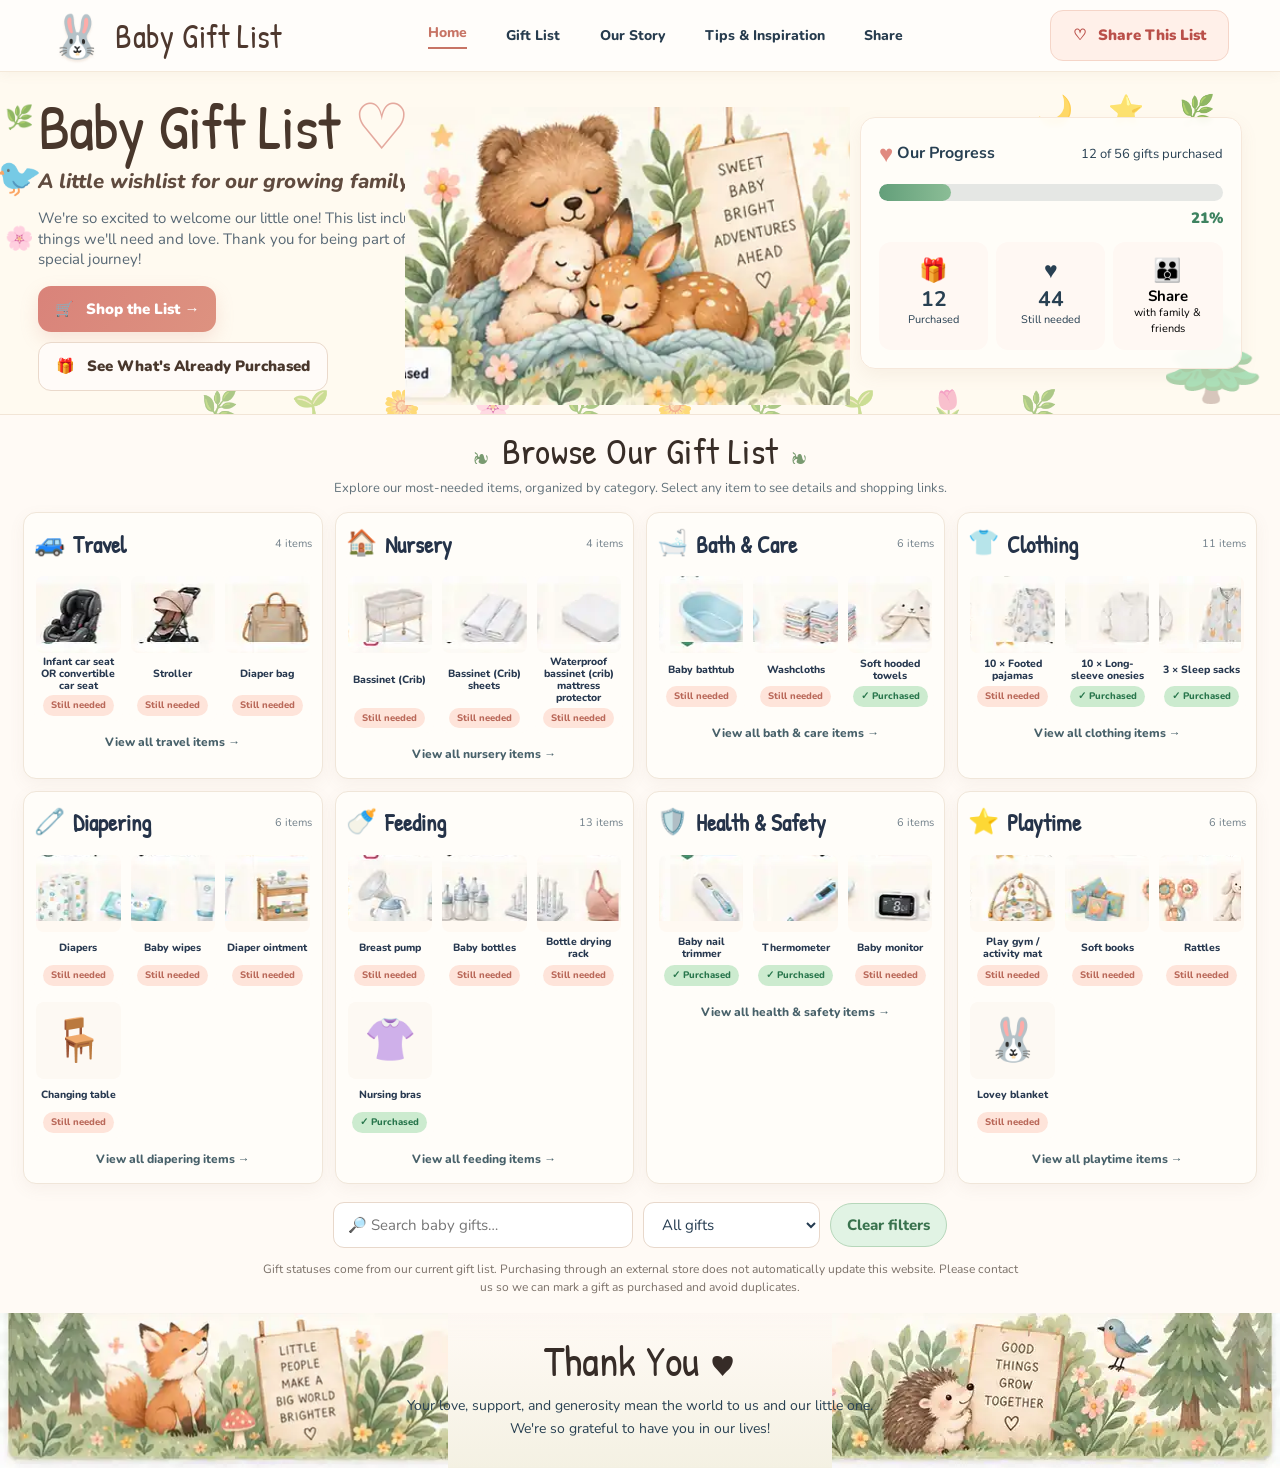
==== index.html @ db904fda "Refine woodland mockup visual hierarchy and decorative styling" ====
<!doctype html>
<html lang="en">
<head>
  <meta charset="utf-8" />
  <meta name="viewport" content="width=device-width, initial-scale=1" />
  <meta name="theme-color" content="#fffaf3" />
  <meta name="description" content="A little wishlist for our growing family. Browse our baby gift list and celebrate with us!" />
  <title>Baby Gift List ♡</title>
  <link rel="preconnect" href="https://fonts.googleapis.com">
  <link rel="preconnect" href="https://fonts.gstatic.com" crossorigin>
  <link href="https://fonts.googleapis.com/css2?family=DM+Sans:wght@400;500;600;700&family=Nunito:wght@400;500;600;700;800;900&family=Patrick+Hand&display=swap" rel="stylesheet">
  <style>
    :root{--cream:#fffaf3;--ink:#35414a;--brown:#604b3f;--rose:#d98c7d;--rose-light:#fbe5db;--sage:#6b9b7b;--sage-light:#e1f3e4;--line:#efe5d9;--shadow:0 8px 28px rgba(104,75,53,.075)}
    *{box-sizing:border-box}html{scroll-behavior:smooth}body{margin:0;font:15px/1.5 'Nunito',sans-serif;background:var(--cream);color:var(--ink)}button,input,select{font:inherit}button{cursor:pointer}a{color:inherit;text-decoration:none}button:focus-visible,a:focus-visible,input:focus-visible,select:focus-visible{outline:3px solid #538a78;outline-offset:3px}.shell{max-width:1480px;margin:auto}.topbar{position:sticky;top:0;z-index:20;display:flex;align-items:center;justify-content:space-between;gap:20px;min-height:80px;padding:12px clamp(20px,4vw,60px);background:#fffdf9ee;backdrop-filter:blur(14px);border-bottom:1px solid var(--line)}.brand{display:flex;align-items:center;gap:12px;white-space:nowrap;color:var(--brown);font:33px 'Patrick Hand',cursive}.brand-bunny{font-size:42px}.menu{display:flex;align-items:center;gap:clamp(12px,2.7vw,40px);font-size:14px;font-weight:800}.menu a:hover,.menu a.active{color:#c77465}.menu a.active{border-bottom:2px solid #c77465;padding-bottom:4px}.share-btn,.primary,.secondary{border:0;border-radius:13px;padding:13px 22px;font-weight:900;display:inline-flex;align-items:center;justify-content:center;gap:10px;transition:transform .2s,filter .2s}.share-btn:hover,.primary:hover,.secondary:hover{transform:translateY(-2px);filter:brightness(.98)}.share-btn{color:#b4544a;background:#fff1e9;border:1px solid #f5d5c8}.primary{background:linear-gradient(120deg,#d7877c,#df9b85);color:#fff;box-shadow:0 7px 18px #d88e7c36}.secondary{color:var(--brown);background:#fffbf8;border:1px solid #ead9cb}.hero{position:relative;overflow:hidden;background:radial-gradient(ellipse at 58% 100%,#edf5e9 0,transparent 43%),linear-gradient(#fffcf6,#fdf5e8);border-bottom:1px solid var(--line)}.hero:before,.hero:after{content:'✿ ❀ ✿ ❀ ✿';position:absolute;bottom:-20px;color:#99b894;font-size:44px;letter-spacing:25px;opacity:.4}.hero:before{left:-30px}.hero:after{right:-50px}.hero-inner{position:relative;display:grid;grid-template-columns:1.05fr 1.12fr .98fr;align-items:center;gap:10px;min-height:325px;padding:35px clamp(20px,4vw,60px)}h1,h2,h3,p{margin-top:0}h1,h2,.hand{font-family:'Patrick Hand',cursive;color:var(--brown);font-weight:400}h1{font-size:clamp(51px,5.1vw,81px);line-height:.95;margin-bottom:9px;white-space:nowrap}h1 span{color:#e4a99e}.subtitle{font-size:clamp(19px,2vw,28px);font-weight:800;color:#604b3f;margin-bottom:12px}.intro{max-width:420px;color:#586875;font-size:15px}.hero-actions{display:flex;flex-wrap:wrap;gap:10px;margin-top:18px}.hero-art{position:relative;text-align:center;align-self:stretch;display:flex;justify-content:center;align-items:center;min-height:270px}.hero-art .critters{font-size:clamp(80px,10.5vw,170px);filter:drop-shadow(0 11px 7px #84765d25);letter-spacing:-21px;line-height:1}.hero-art .decor{position:absolute;font-size:26px;opacity:.7}.d1{top:12px;left:8px}.d2{top:27px;right:12px}.d3{bottom:20px;left:16px}.d4{bottom:27px;right:30px}.art-sign{position:absolute;right:4%;top:7%;padding:11px 13px;transform:rotate(8deg);font:14px/1.35 'Patrick Hand';background:#fff0d7;border:4px solid #d5ad7e;border-radius:6px;box-shadow:0 5px 12px #6b492020}.progress{position:relative;z-index:1;background:#fffdf8ec;border:1px solid #f6e8db;border-radius:18px;padding:20px;box-shadow:var(--shadow)}.progress-head{display:flex;align-items:center;justify-content:space-between;gap:8px;font-size:13px}.progress-head strong{font-size:17px}.heart{color:#e08a80;font-size:24px;vertical-align:middle}.bar{height:17px;background:#e5e7e4;border-radius:20px;overflow:hidden;margin:15px 0 8px}.bar-fill{height:100%;background:linear-gradient(90deg,#639f7a,#8bbd96);width:0%;border-radius:20px;transition:width .3s}.progress-percent{text-align:right;color:#3e8360;font-weight:900}.stat-grid{display:grid;grid-template-columns:repeat(3,1fr);gap:8px;margin-top:13px}.stat{background:#fff8f3;border-radius:12px;padding:12px 5px;text-align:center}.stat .icon{font-size:23px}.stat strong{font-size:21px;display:block;line-height:1.1}.stat small{display:block;font-size:11px}.section{padding:24px clamp(16px,2.5vw,36px) 12px}.section-heading{text-align:center;margin-bottom:16px}.section-heading h2{font-size:38px;margin:0}.section-heading h2:before,.section-heading h2:after{content:'❧';font-size:25px;color:#84a681;margin:0 13px}.section-heading p{margin:0;color:#62727b;font-size:13px}.toolbar{display:flex;gap:10px;flex-wrap:wrap;align-items:center;justify-content:center;margin:18px 0 20px}.toolbar input,.toolbar select{border:1px solid #e8d8cb;border-radius:11px;background:white;color:var(--ink);padding:11px 14px;min-height:44px}.toolbar input{min-width:min(300px,100%)}.pill{border:1px solid #e7d7c9;background:white;padding:10px 16px;border-radius:30px;color:var(--brown);font-weight:800}.pill.selected{background:var(--sage-light);border-color:#b6d7ba;color:#39734e}.categories{display:grid;grid-template-columns:repeat(4,minmax(0,1fr));gap:14px}.category{min-width:0;background:#fffdfb;border:1px solid var(--line);border-radius:16px;padding:15px 12px 12px;box-shadow:var(--shadow);scroll-margin-top:100px}.category-header{display:flex;align-items:center;gap:8px;margin-bottom:10px}.category-emoji{font-size:23px}.category h3{font-size:20px;margin:0;line-height:1.1;color:#293d48}.count{margin-left:auto;color:#72808a;font-size:11px}.items{display:grid;grid-template-columns:repeat(3,minmax(0,1fr));gap:7px}.product{min-width:0;text-align:center;border:1px solid transparent;border-radius:12px;padding:6px 3px;background:#fffaf4;display:flex;flex-direction:column;align-items:center;justify-content:space-between;gap:6px;min-height:153px}.product:hover{border-color:#e8bdab;background:#fff5eb}.product-emoji{width:100%;height:70px;display:grid;place-items:center;font-size:44px;background:linear-gradient(155deg,#faf7f1,#fff);border-radius:10px}.product-name{font-weight:800;font-size:11px;line-height:1.18;min-height:27px;display:flex;align-items:center;justify-content:center;overflow-wrap:anywhere}.tag{display:inline-flex;justify-content:center;align-items:center;gap:3px;font-size:10px;font-weight:800;padding:5px 8px;border-radius:20px;line-height:1.1;background:#fee4da;color:#b96859}.tag.purchased{background:#ccebcf;color:#27754b}.card-foot{display:block;width:100%;margin-top:10px;padding:6px;background:none;border:0;color:#48616a;font-size:12px;font-weight:800}.card-foot:hover{text-decoration:underline}.thankyou{position:relative;overflow:hidden;text-align:center;margin-top:22px;padding:31px 24px 39px;background:linear-gradient(transparent,#eef4e7);border-top:1px solid #f1e7d8}.thankyou h2{font-size:42px;margin:0;color:#493e38}.thankyou p{margin:2px auto;max-width:600px;font-size:14px}.thankyou:before{content:'🦊 🌲 🌼 🌿';position:absolute;left:18px;bottom:10px;font-size:37px}.thankyou:after{content:'🌿 🌷 🦔 🌲';position:absolute;right:18px;bottom:10px;font-size:37px}.notice{font-size:12px;max-width:760px;margin:14px auto 0;text-align:center;color:#7a7068}.modal-backdrop{position:fixed;inset:0;background:#282f32a8;z-index:50;display:grid;place-items:center;padding:15px}.modal{width:min(480px,100%);max-height:95vh;overflow:auto;background:#fffdf9;border-radius:22px;padding:28px;box-shadow:0 20px 65px #17171755;position:relative}.modal h2{font-size:38px;margin:0 0 8px}.modal .large-emoji{font-size:72px;text-align:center;background:#fff4e8;border-radius:16px;padding:20px}.modal-close{position:absolute;top:14px;right:14px;border:0;background:#f5e9de;border-radius:50%;width:33px;height:33px;font-weight:900}.modal p{color:#647078}.modal a.product-link{display:block;color:#27754b;text-decoration:underline;font-weight:800;margin:15px 0;overflow-wrap:anywhere}.modal .primary{width:100%;margin-top:9px}.muted{color:#74838c;font-size:13px}.toast{position:fixed;bottom:20px;left:50%;transform:translateX(-50%);background:#294b38;color:white;padding:12px 20px;border-radius:16px;z-index:90;box-shadow:var(--shadow)}[hidden]{display:none!important}
    @media(max-width:1160px){.hero-inner{grid-template-columns:1.2fr 1fr}.hero-art{grid-column:2;grid-row:1}.progress{grid-column:1/-1;max-width:600px;width:100%;justify-self:center}.categories{grid-template-columns:repeat(2,minmax(0,1fr))}.menu{gap:15px}.art-sign{right:0}}@media(max-width:700px){.topbar{min-height:69px;padding:10px 15px;flex-wrap:wrap}.brand{font-size:25px}.brand-bunny{font-size:31px}.menu{order:3;width:100%;overflow:auto;white-space:nowrap;padding-bottom:5px;justify-content:space-between;font-size:12px}.share-btn{padding:9px 12px;font-size:12px}.hero-inner{display:flex;flex-direction:column;text-align:center;padding:29px 18px}.hero-art{width:100%;min-height:160px}.hero-art .critters{font-size:105px}.art-sign{top:4px;right:7%}.hero-actions{justify-content:center}.hero-actions button{flex:1}.progress{max-width:440px;text-align:left}h1{font-size:60px}.intro{margin:auto}.categories{grid-template-columns:1fr}.items{grid-template-columns:repeat(3,minmax(0,1fr))}.product{min-height:150px}.thankyou:before,.thankyou:after{font-size:20px;opacity:.55}.section-heading h2{font-size:32px}.section-heading h2:before,.section-heading h2:after{margin:0 4px}.toolbar input{width:100%}}
  .woodland-illustration{width:min(100%,450px);height:auto;display:block;filter:drop-shadow(0 8px 9px #99745322)}.hero-art .critters{display:none}.hero-art .decor{pointer-events:none}.hero-art{min-height:280px}.art-sign{right:0;top:8%;max-width:125px;color:#7b5b46;background:linear-gradient(125deg,#f4e0c1,#fff1cf);font-size:13px;line-height:1.35;box-shadow:3px 8px 14px #986b4b22}.hero-inner{grid-template-columns:1.05fr 1.24fr 1.04fr}.hero{background:linear-gradient(180deg,#fffdf9,#fff7e9)}.hero:before,.hero:after{bottom:-15px}.hero-art{position:relative}.hero-art:after{content:"";position:absolute;z-index:-1;width:90%;height:38%;bottom:10px;border-radius:50%;background:#e7eee1;filter:blur(25px)}.progress{border-radius:17px}.product{min-height:145px;background:#fffaf6}.product-emoji{font-size:43px;background:radial-gradient(circle at 50% 65%,#fff,#f9f4ec)}.categories{gap:12px}.category{padding:13px 10px 10px}.card-foot{margin-top:9px}.section{padding-top:14px}.thankyou{min-height:155px;border-top:0;background:radial-gradient(ellipse at bottom,#e8f1e1,#fff8ed 66%,#fffdf9)}.thankyou:before{content:'🌲 🦊 🍄 🌿 🌼';font-size:39px}.thankyou:after{content:'🌻 🌿 🦔 🐦 🌲';font-size:39px}@media(max-width:1160px){.hero-inner{grid-template-columns:1.05fr 1fr}.woodland-illustration{max-width:390px}}@media(max-width:700px){.woodland-illustration{max-width:320px}.hero-art{min-height:210px}.art-sign{right:0;top:0}.hero-inner{display:flex;flex-direction:column}.thankyou:before,.thankyou:after{font-size:20px}} 

/* High fidelity woodland mockup styling */
:root{--ink:#243b50;--brown:#49372c;--rose:#d98578;--line:#f2e5d6}
body{font-family:'Nunito',sans-serif;background:#fffaf5;color:#284052}
.shell{max-width:1550px}
.topbar{height:72px;min-height:72px;background:#fffdfa;border-bottom:1px solid #f4e9da}
.brand{font-size:33px;letter-spacing:.2px}
.menu{font-weight:800;gap:clamp(20px,3.1vw,52px)}
.hero{background:#fffaf0;isolation:isolate;overflow:hidden}
.hero:before{content:'🌿 🌸 🌱 🌼 🌿 🌸 🌿';left:0;right:0;bottom:-12px;text-align:center;color:#89ad80;opacity:.62;letter-spacing:18px;font-size:30px}
.hero:after{content:'🌿 🌳';left:-18px;right:auto;bottom:0;font-size:55px;opacity:.75;letter-spacing:8px}
.hero-inner{grid-template-columns:1.04fr 1.04fr .99fr;min-height:308px;padding:22px clamp(20px,3vw,48px);gap:10px}
h1{font-size:clamp(50px,5vw,78px);letter-spacing:-1px}
.subtitle{font-size:clamp(18px,1.6vw,25px);font-weight:800;font-style:italic}
.intro{font-size:15px;line-height:1.36}
.hero-actions{margin-top:16px}
.hero-actions .primary,.hero-actions .secondary{white-space:nowrap;padding:12px 17px}
.hero-art{min-height:252px;align-self:end;overflow:visible;align-items:end}
.woodland-illustration{width:100%;max-width:440px;height:auto;display:block;filter:none;mix-blend-mode:multiply;object-fit:contain}
.hero-art:after{display:none}
.progress{padding:18px;border-radius:15px;box-shadow:0 7px 18px #94765914}
.progress .stat-grid{margin-top:12px}
.progress-head strong{font-size:16px}
.bar{height:17px;margin:12px 0 6px}
.section{padding:8px clamp(16px,1.8vw,28px) 10px}
.section-heading{margin-bottom:14px}
.section-heading h2{font-size:37px;color:#382d27}
.section-heading p{font-size:13px}
.categories{grid-template-columns:repeat(4,minmax(0,1fr));gap:12px}
.category{border:1px solid #f0e6d9;background:#fffdf9;border-radius:13px;padding:12px 10px 8px;box-shadow:0 5px 16px #8d735d12;min-width:0}
.category-header{margin-bottom:8px}
.category h3{font-family:'Patrick Hand',cursive;font-size:23px;color:#253349}
.category-emoji{font-size:25px}
.items{grid-template-columns:repeat(3,minmax(0,1fr));gap:6px}
.product{min-height:141px;padding:4px 1px;gap:3px;background:#fffdf9;border-radius:8px}
.product-emoji{width:100%;height:75px;font-size:42px;background:#fcf6ed;border-radius:8px}
.product-emoji.has-art{background-image:url('assets/products.webp');background-size:984px 132px;background-repeat:no-repeat;image-rendering:auto;background-color:#fff9f2}
.product-name{font-family:'Nunito',sans-serif;font-size:10px;line-height:1.16;color:#283950;min-height:27px}
.tag{font-size:10px;padding:5px 8px;white-space:nowrap}
.card-foot{margin:5px 0 0;padding:7px 2px;font-size:12px;font-weight:800}
.toolbar{margin:18px 0 3px}
.thankyou{height:155px;min-height:155px;margin-top:8px;background:linear-gradient(180deg,#fffaf5,#f4f1e3);position:relative;overflow:hidden;padding-top:19px}
.thankyou h2{font-size:43px;color:#362c27}
.thankyou:before,.thankyou:after{position:absolute;bottom:0;opacity:1;content:'';background-size:contain;background-repeat:no-repeat;background-position:bottom;pointer-events:none}
.thankyou:before{left:0;width:min(36%,450px);height:164px;background-image:url('assets/footer-left.webp')}
.thankyou:after{right:0;width:min(36%,448px);height:164px;background-image:url('assets/footer-right.webp')}
.thankyou p{position:relative;z-index:1}
@media(max-width:1120px){.hero-inner{grid-template-columns:1.05fr 1fr}.hero-art{grid-column:2;grid-row:1}.progress{grid-column:1/-1;max-width:600px}.categories{grid-template-columns:repeat(2,minmax(0,1fr))}}
@media(max-width:700px){.topbar{height:auto;min-height:70px}.hero-inner{display:flex;flex-direction:column;min-height:0;padding:25px 16px}.hero-art{max-height:270px;min-height:0}.woodland-illustration{width:min(95%,410px)}.categories{grid-template-columns:1fr}.section-heading h2{font-size:32px}.thankyou{height:175px}.thankyou:before,.thankyou:after{width:37%;opacity:.6}.thankyou p{max-width:64%;font-size:12px}}

/* Parity refinement: spacing, illustration stage, product framing and footer */
.topbar{box-shadow:0 2px 12px #8f725210}
.brand{font-weight:400;color:#4e382e}
.brand-bunny{filter:drop-shadow(0 2px 1px #bd987633)}
.menu a{color:#273c4e;transition:color .2s}
.menu a:hover{color:#bf7468}
.share-btn{background:#fff0e9;color:#ba504a}
.hero-inner{position:relative;z-index:2}
.hero{min-height:315px}
.hero:before{content:'🌿 🌱 🌼 🌸 🌿 🌼 🌿 🌱 🌷 🌿';position:absolute;bottom:-8px;left:0;width:100%;font-size:30px;line-height:1;white-space:nowrap;opacity:.50;letter-spacing:23px;z-index:1;pointer-events:none}
.hero:after{content:'🌲';right:0;left:auto;bottom:-10px;font-size:95px;opacity:.32}
.floating-scene{position:absolute;z-index:1;font-size:23px;color:#779474;pointer-events:none;opacity:.68}
.scene-left{left:-10px;top:9%;writing-mode:vertical-rl;letter-spacing:24px}
.scene-left span{font-size:37px}
.scene-right{right:4%;top:5%;font-size:29px;letter-spacing:14px}
.hero-art{transform:translateY(13px);position:relative}
.woodland-illustration{width:118%;max-width:510px;margin-left:-11%;mix-blend-mode:multiply}
.hero-actions{position:relative;z-index:3}
.hero-actions .primary{background:linear-gradient(120deg,#d9837a,#dd9280)}
.progress{z-index:5;background:#fffdf9ef;backdrop-filter:blur(3px);min-width:0}
.section-heading h2{font-weight:400;letter-spacing:.2px}
.section-heading h2:before,.section-heading h2:after{color:#799a70}
.category{transition:box-shadow .22s,transform .22s}
.category:hover{box-shadow:0 9px 22px #8a6f521b;transform:translateY(-1px)}
.category-header{min-height:29px}
.count{font-size:11px}
.product-emoji{height:77px;background-color:#fdf9f3}
.product-emoji.has-art{background-size:984px 132px;background-position-y:0}
.product:hover .product-emoji{filter:saturate(1.08)}
.product-name{font-size:10.5px}
.product .tag{width:max-content;max-width:100%;font-size:9.5px}
.thankyou{margin-top:5px;padding-top:15px;box-shadow:inset 0 12px 20px #e6dacb15}
.thankyou:before,.thankyou:after{width:min(35%,480px);height:175px}
.thankyou h2{position:relative;z-index:2}
.notice{margin:12px auto 2px}
@media(min-width:1400px){.hero-inner{min-height:320px}.product-emoji{height:80px}.product{min-height:147px}}
@media(min-width:701px) and (max-width:1100px){.hero-art{transform:none}.woodland-illustration{width:100%;margin-left:0}.floating-scene{opacity:.3}}
@media(max-width:700px){.hero{min-height:0}.hero-art{transform:none}.woodland-illustration{width:100%;margin-left:0}.scene-left,.scene-right{opacity:.22}.progress{width:100%;min-width:0}.hero-actions .primary,.hero-actions .secondary{white-space:normal}.thankyou:before,.thankyou:after{height:145px;width:39%}.thankyou p{max-width:75%;margin:auto}.product-emoji{height:78px}}
</style>
</head>
<body>
  <header class="topbar shell">
    <a class="brand" href="#home" aria-label="Baby Gift List home"><span class="brand-bunny" aria-hidden="true">🐰</span>Baby Gift List</a>
    <nav class="menu" aria-label="Main navigation"><a class="active" href="#home">Home</a><a href="#gift-list">Gift List</a><a href="#our-story">Our Story</a><a href="#gift-list">Tips & Inspiration</a><a href="#thanks">Share</a></nav>
    <button class="share-btn" id="shareTop" type="button">♡ &nbsp; Share This List</button>
  </header>
  <main class="shell" id="home">
    <section class="hero" id="our-story"><div class="floating-scene scene-left" aria-hidden="true">🌿<span>🐦</span>🌸</div><div class="floating-scene scene-right" aria-hidden="true">🌙 ⭐ 🌿</div>
      <div class="hero-inner">
        <div>
          <h1>Baby Gift List <span>♡</span></h1>
          <p class="subtitle">A little wishlist for our growing family</p>
          <p class="intro">We're so excited to welcome our little one! This list includes things we'll need and love. Thank you for being part of this special journey!</p>
          <div class="hero-actions"><a class="primary" href="#gift-list">🛒 &nbsp; Shop the List →</a><button class="secondary" id="showPurchased" type="button">🎁 &nbsp; See What's Already Purchased</button></div>
        </div>
        <div class="hero-art" role="img" aria-label="Cute woodland teddy bear, bunny, and baby deer with flowers">
          <img class="woodland-illustration" src="assets/hero.webp" alt="Watercolor bear, bunny, and fawn snuggling under a blanket" width="410" height="275" fetchpriority="high">
        </div>
        <aside class="progress" aria-label="Gift list progress">
          <div class="progress-head"><strong><span class="heart">♥</span> Our Progress</strong><span id="summaryText">Loading gifts…</span></div>
          <div class="bar"><div class="bar-fill" id="progressFill"></div></div><div class="progress-percent" id="progressPercent">0%</div>
          <div class="stat-grid"><div class="stat"><span class="icon">🎁</span><strong id="purchasedCount">0</strong><small>Purchased</small></div><div class="stat"><span class="icon">♥</span><strong id="neededCount">0</strong><small>Still needed</small></div><button class="stat" id="shareStat" type="button" style="border:0;cursor:pointer"><span class="icon">👪</span><strong style="font-size:15px">Share</strong><small>with family & friends</small></button></div>
        </aside>
      </div>
    </section>
    <section class="section" id="gift-list">
      <div class="section-heading"><h2>Browse Our Gift List</h2><p>Explore our most-needed items, organized by category. Select any item to see details and shopping links.</p></div>
      <div class="categories" id="categories"></div>
      <div class="toolbar"><input id="search" aria-label="Search gifts" placeholder="🔎 Search baby gifts…" type="search"><select id="statusFilter" aria-label="Filter by status"><option value="all">All gifts</option><option value="needed">Still needed</option><option value="purchased">Already purchased</option></select><button class="pill selected" id="clearFilters" type="button">Clear filters</button></div>
      <p class="notice">Gift statuses come from our current gift list. Purchasing through an external store does not automatically update this website. Please contact us so we can mark a gift as purchased and avoid duplicates.</p>
    </section>
    <footer class="thankyou" id="thanks"><h2>Thank You ♥</h2><p>Your love, support, and generosity mean the world to us and our little one.</p><p>We're so grateful to have you in our lives!</p></footer>
  </main>
  <div class="modal-backdrop" id="modalBackdrop" hidden><div class="modal" role="dialog" aria-modal="true" aria-labelledby="modalTitle"><button class="modal-close" id="modalClose" aria-label="Close">×</button><div id="modalContent"></div></div></div>
  <div id="toast" class="toast" role="status" hidden></div>
  <script>
    const items = [
      ["Infant car seat OR convertible car seat","Travel","🚗","https://www.cybex-online.com/en/us/p/10104178.html","https://uppababy.com/car-seats/infant/mesa-v3/ada/"],
      ["Stroller","Travel","👶","https://uppababy.com/strollers/full-size/cruz-v3/ada/"],
      ["Stroller bunting / cold or rain cover","Travel","🌧️"],
      ["Bassinet (Crib)","Nursery","🛏️","https://www.stokke.com/USA/en-us/nursery/stokke-sleepi/sleepi-complete-bundle-us.html?6006_0=pid%3D600601%26color%3D100"],
      ["Bassinet (Crib) sheets","Nursery","🧺","https://www.stokke.com/USA/en-us/nursery-accessories/baby-crib-accessories/sleepi-mini-fitted-sheet-6832-5998-6009.html?pid=683205&color=623"],
      ["Waterproof bassinet (crib) mattress protector","Nursery","🛏️","https://www.stokke.com/USA/en-us/nursery-accessories/baby-crib-accessories/6005.html"],
      ["Baby monitor","Health & Safety","📹"],
      ["Baby bathtub","Bath & Care","🛁"],
      ["Soft hooded towels","Bath & Care","🧸",true],
      ["Washcloths","Bath & Care","🧼"],
      ["Baby shampoo / body wash","Bath & Care","🧴"],
      ["Baby lotion","Bath & Care","🧴"],
      ["High Chair with New Born Set","Feeding","🪑","https://www.stokke.com/USA/en-us/high-chairs/tripp-trapp/stokke-tripp-trapp-complete.html?5289_0=pid%3D5289"],
      ["Play gym / activity mat","Playtime","🧩"],
      ["Diaper bag","Travel","🎒"],
      ["Changing table","Diapering","🪑"],
      ["Portable changing pad","Diapering","🧸"],
      ["10 × Leggings or elastic-waist pants","Clothing","👖"],
      ["10 × Footed pajamas","Clothing","🧦"],
      ["10 × Socks","Clothing","🧦"],
      ["10 × Short-sleeve onesies","Clothing","👕"],
      ["10 × Long-sleeve onesies","Clothing","👕",true],
      ["8 × Non-footed pajamas","Clothing","🧸",true],
      ["5 × Swaddling blankets","Nursery","🧣"],
      ["5 × Burp cloths","Feeding","🧺",true],
      ["5 × Bibs","Feeding","👶",true],
      ["3 × Lightweight sweaters or zip-up hoodies","Clothing","🧥",true],
      ["3 × Sleep sacks","Clothing","🌙",true],
      ["2 × Sun hats","Clothing","👒"],
      ["1 × Soft hat","Clothing","🧢",true],
      ["1 × Coming-home-from-hospital outfit","Clothing","👶",true],
      ["Baby-safe laundry detergent","Bath & Care","🫧"],
      ["Diapers","Diapering","🍼"],
      ["Diaper pail","Diapering","🗑️"],
      ["Baby wipes","Diapering","🧻"],
      ["Diaper ointment","Diapering","🧴"],
      ["Breast pump","Feeding","🍼"],
      ["Extra breast-pump parts","Feeding","⚙️"],
      ["Nursing pillow","Feeding","☁️"],
      ["Nursing bras","Feeding","👚",true],
      ["Nipple cream","Feeding","🧴"],
      ["Nursing cover","Feeding","🧣"],
      ["Baby bottles","Feeding","🍼"],
      ["Bottle nipples","Feeding","🍼"],
      ["Bottle brushes","Feeding","🪥"],
      ["Bottle drying rack","Feeding","🧼"],
      ["Baby nail trimmer","Health & Safety","✂️",true],
      ["Thermometer","Health & Safety","🌡️",true],
      ["Saline nasal drops","Health & Safety","💧"],
      ["Suction bulb","Health & Safety","🩺"],
      ["Mylicon gas drops","Health & Safety","💧"],
      ["Soft books","Playtime","📚"],
      ["Teething toys","Playtime","🧸"],
      ["Rattles","Playtime","🪇"],
      ["Stuffed animals","Playtime","🧸"],
      ["Lovey blanket","Playtime","🐰"]
    ].map(([name,category,emoji,link,alternate]) => ({
      name,category,emoji,
      purchased: link === true,
      links: [link,alternate].filter(x => typeof x === "string" && /^https:\/\//.test(x))
    }));
    const artIndex={"Infant car seat OR convertible car seat":0,"Stroller":1,"Diaper bag":2,"Bassinet (Crib)":3,"Bassinet (Crib) sheets":4,"Waterproof bassinet (crib) mattress protector":5,"Baby bathtub":6,"Washcloths":7,"Soft hooded towels":8,"10 × Footed pajamas":9,"10 × Long-sleeve onesies":10,"3 × Sleep sacks":11,"Diapers":12,"Baby wipes":13,"Diaper ointment":14,"Breast pump":15,"Baby bottles":16,"Bottle drying rack":17,"Baby nail trimmer":18,"Thermometer":19,"Baby monitor":20,"Play gym / activity mat":21,"Soft books":22,"Rattles":23};
    const featured={"Travel":["Infant car seat OR convertible car seat","Stroller","Diaper bag"],"Nursery":["Bassinet (Crib)","Bassinet (Crib) sheets","Waterproof bassinet (crib) mattress protector"],"Bath & Care":["Baby bathtub","Washcloths","Soft hooded towels"],"Clothing":["10 × Footed pajamas","10 × Long-sleeve onesies","3 × Sleep sacks"],"Diapering":["Diapers","Baby wipes","Diaper ointment","Changing table"],"Feeding":["Breast pump","Baby bottles","Bottle drying rack","Nursing bras"],"Health & Safety":["Baby nail trimmer","Thermometer","Baby monitor"],"Playtime":["Play gym / activity mat","Soft books","Rattles","Lovey blanket"]};
        const categoryMeta = [
      ["Travel","🚙"],["Nursery","🏠"],["Bath & Care","🛁"],["Clothing","👕"],
      ["Diapering","🧷"],["Feeding","🍼"],["Health & Safety","🛡️"],["Playtime","⭐"]
    ];
    const categoriesEl=document.getElementById("categories"),searchEl=document.getElementById("search"),statusEl=document.getElementById("statusFilter"); const expandedCategories=new Set();
    let activeCategory="all";
    const escapeHtml=s=>String(s).replace(/[&<>"']/g,ch=>({"&":"&amp;","<":"&lt;",">":"&gt;",'"':"&quot;","'":"&#39;"}[ch]));
    function render(){
      const purchased=items.filter(x=>x.purchased).length;
      document.getElementById("summaryText").textContent=`${purchased} of ${items.length} gifts purchased`;
      document.getElementById("purchasedCount").textContent=purchased;
      document.getElementById("neededCount").textContent=items.length-purchased;
      const percent=Math.round(purchased/items.length*100);
      document.getElementById("progressFill").style.width=percent+"%";
      document.getElementById("progressPercent").textContent=percent+"%";
      const q=searchEl.value.trim().toLowerCase(),status=statusEl.value;
      const visible=items.filter(item=>(activeCategory==="all"||item.category===activeCategory)&&item.name.toLowerCase().includes(q)&&(status==="all"||(status==="purchased"?item.purchased:!item.purchased)));
      categoriesEl.innerHTML=categoryMeta.map(([name,emoji])=>{
        const group=visible.map((x,index)=>({x,index:items.indexOf(x)})).filter(o=>o.x.category===name).sort((a,b)=>{const priority=featured[name]||[];const ai=priority.indexOf(a.x.name),bi=priority.indexOf(b.x.name);return (ai<0?999:ai)-(bi<0?999:bi)});
        if(!group.length)return ""; const preview=(expandedCategories.has(name)||q||status!=="all")?group:group.slice(0,name==="Diapering"||name==="Feeding"||name==="Playtime"?4:3);
        return `<article class="category"><div class="category-header"><span class="category-emoji">${emoji}</span><h3>${escapeHtml(name)}</h3><span class="count">${group.length} item${group.length===1?"":"s"}</span></div><div class="items">${preview.map(({x,index})=>`<button type="button" class="product" data-item="${index}" aria-label="View ${escapeHtml(x.name)}"><span class="product-emoji ${Number.isInteger(artIndex[x.name])&&artIndex[x.name]<24?"has-art":""}" style="${Number.isInteger(artIndex[x.name])&&artIndex[x.name]<24?`background-position: -${(artIndex[x.name]%12)*82}px -${Math.floor(artIndex[x.name]/12)*66}px`:``}" aria-hidden="true">${Number.isInteger(artIndex[x.name])&&artIndex[x.name]<24?"":x.emoji}</span><span class="product-name">${escapeHtml(x.name)}</span><span class="tag ${x.purchased?"purchased":""}">${x.purchased?"✓ Purchased":"Still needed"}</span></button>`).join("")}</div><button class="card-foot" type="button" data-category="${escapeHtml(name)}">${expandedCategories.has(name)?"Show fewer items":"View all "+escapeHtml(name.toLowerCase())+" items →"}</button></article>`;
      }).join("") || '<p style="grid-column:1/-1;text-align:center">No gifts match those filters. Try another search!</p>';
    }
    function openItem(index){
      const item=items[index];if(!item)return;
      document.getElementById("modalContent").innerHTML=`<div class="large-emoji" aria-hidden="true">${item.emoji}</div><h2 id="modalTitle">${escapeHtml(item.name)}</h2><p>${escapeHtml(item.category)} · <span class="tag ${item.purchased?"purchased":""}">${item.purchased?"✓ Already purchased":"Still needed"}</span></p><p>${item.purchased?"Good news! This gift is already marked purchased. Thank you!":"This item is still on our wishlist. Thank you for thinking of our growing family!"}</p>${item.links.map((link,i)=>`<a class="product-link" target="_blank" rel="noopener noreferrer" href="${escapeHtml(link)}">View ${item.links.length>1?"product option "+(i+1):"product"} ↗</a>`).join("")}${!item.links.length?'<p class="muted">No specific store link has been selected yet. You can choose a suitable item from your favorite shop.</p>':""}<p class="muted">Please let us know after purchasing so we can update the list and prevent duplicate gifts.</p><button type="button" class="primary" id="closeDetails">Back to gift list</button>`;
      document.getElementById("modalBackdrop").hidden=false;
      document.getElementById("modalClose").focus();
    }
    function closeModal(){document.getElementById("modalBackdrop").hidden=true}
    categoriesEl.addEventListener("click",e=>{const button=e.target.closest("[data-item]");if(button){openItem(Number(button.dataset.item));return}const cat=e.target.closest("[data-category]");if(cat){const name=cat.dataset.category;expandedCategories.has(name)?expandedCategories.delete(name):expandedCategories.add(name);render()}});
    document.getElementById("modalClose").onclick=closeModal;
    document.getElementById("modalBackdrop").addEventListener("click",e=>{if(e.target.id==="modalBackdrop"||e.target.id==="closeDetails")closeModal()});
    document.addEventListener("keydown",e=>{if(e.key==="Escape")closeModal()});
    searchEl.addEventListener("input",render);statusEl.addEventListener("change",render);
    document.getElementById("showPurchased").onclick=()=>{statusEl.value="purchased";searchEl.value="";activeCategory="all";render();document.getElementById("gift-list").scrollIntoView({behavior:"smooth"})};
    document.getElementById("clearFilters").onclick=()=>{statusEl.value="all";searchEl.value="";activeCategory="all";expandedCategories.clear();render()};
    async function share(){const data={title:"Baby Gift List",text:"A little wishlist for our growing family ♡",url:location.href.split("#")[0]};try{if(navigator.share){await navigator.share(data);return}if(navigator.clipboard&&location.protocol==="https:"){await navigator.clipboard.writeText(data.url);notify("Link copied! ♡");return}prompt("Copy this link to share:",data.url)}catch(err){if(err.name!=="AbortError")prompt("Copy this link to share:",data.url)}}
    function notify(message){const toast=document.getElementById("toast");toast.textContent=message;toast.hidden=false;setTimeout(()=>toast.hidden=true,2600)}
    document.getElementById("shareTop").onclick=share;document.getElementById("shareStat").onclick=share;
    render();
  </script>
</body>
</html>
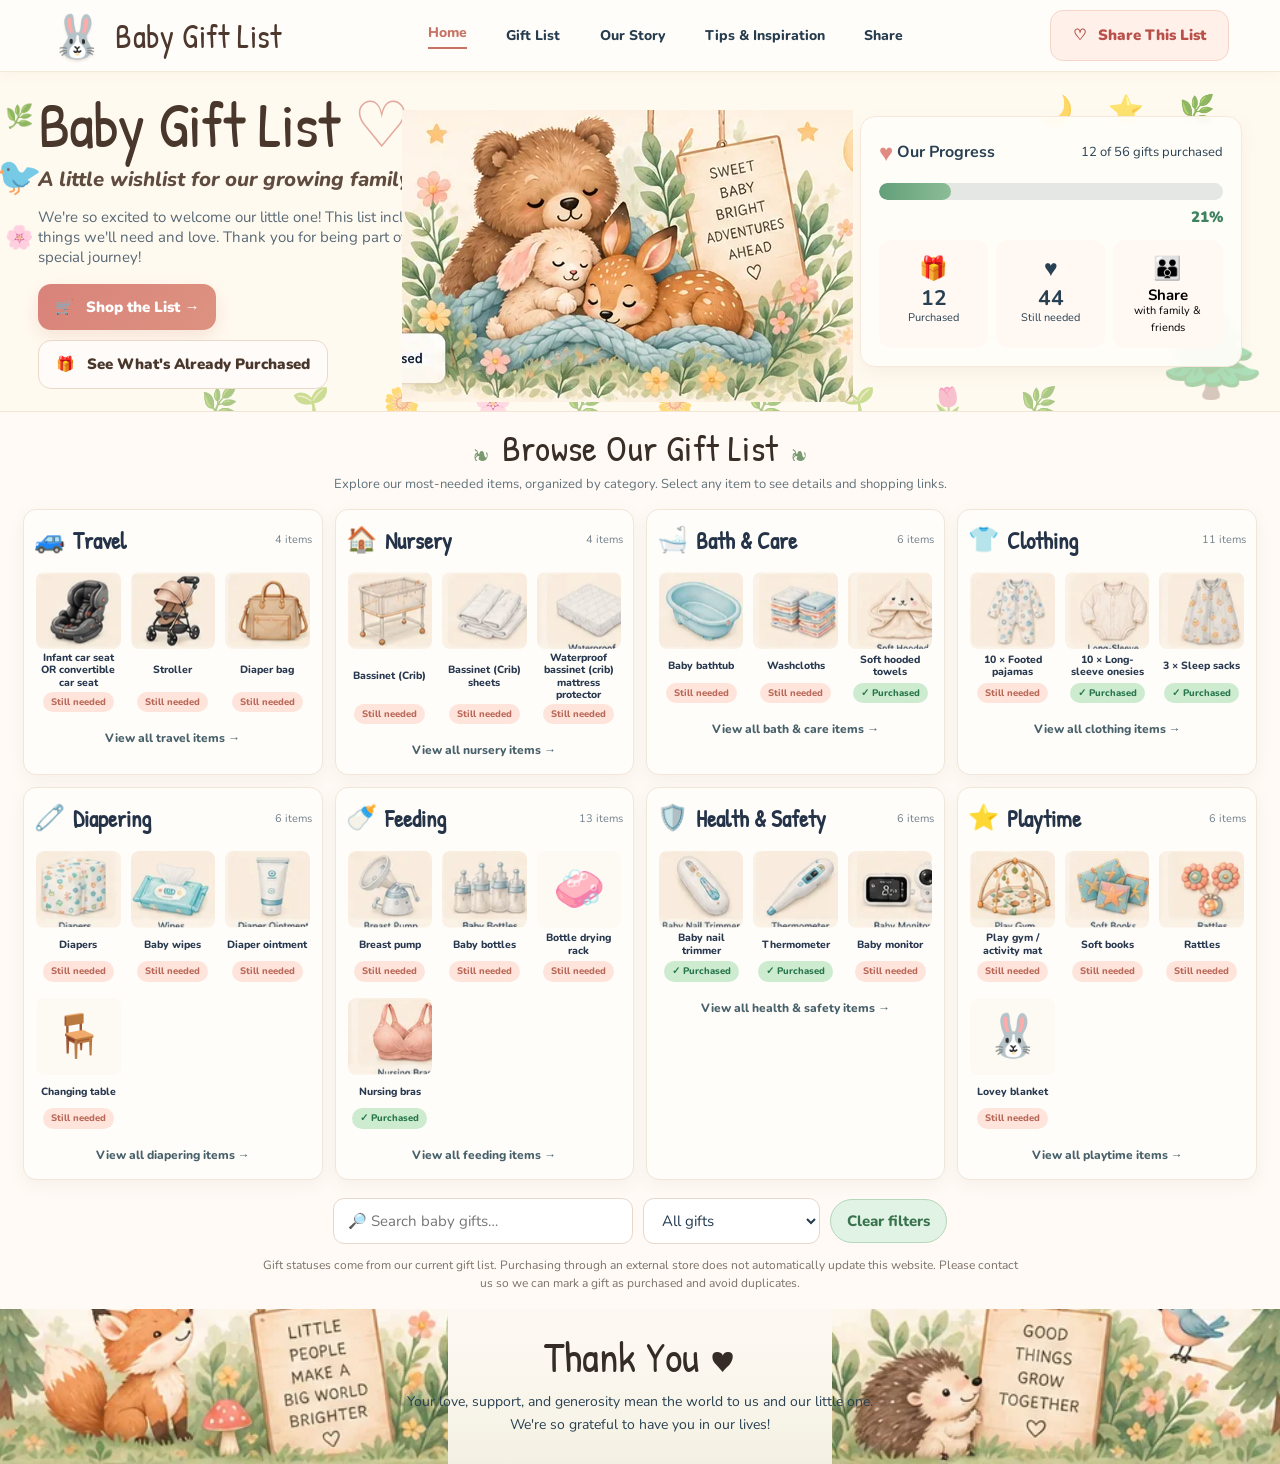
==== commit ef18d06f: "Render individually optimized baby product WebPs and refreshed watercolor scenes" ====
--- a/index.html
+++ b/index.html
@@ -102,6 +102,13 @@
 @media(min-width:1400px){.hero-inner{min-height:320px}.product-emoji{height:80px}.product{min-height:147px}}
 @media(min-width:701px) and (max-width:1100px){.hero-art{transform:none}.woodland-illustration{width:100%;margin-left:0}.floating-scene{opacity:.3}}
 @media(max-width:700px){.hero{min-height:0}.hero-art{transform:none}.woodland-illustration{width:100%;margin-left:0}.scene-left,.scene-right{opacity:.22}.progress{width:100%;min-width:0}.hero-actions .primary,.hero-actions .secondary{white-space:normal}.thankyou:before,.thankyou:after{height:145px;width:39%}.thankyou p{max-width:75%;margin:auto}.product-emoji{height:78px}}
+
+/* Dedicated artwork components, no background sprite cropping */
+.product-emoji.has-art{background-image:none!important;background-size:auto!important;background-position:initial!important;overflow:hidden;padding:0;background:#fcf7f0;display:flex;justify-content:center;align-items:center}
+.product-emoji.has-art img{display:block;width:100%;height:100%;object-fit:contain;mix-blend-mode:multiply}
+.woodland-illustration{max-width:495px;object-fit:contain;object-position:center bottom}
+.thankyou:before,.thankyou:after{background-size:cover;background-position:bottom}
+@media(max-width:700px){.woodland-illustration{max-width:420px}.product-emoji.has-art img{object-fit:contain}}
 </style>
 </head>
 <body>
@@ -202,8 +209,8 @@
       purchased: link === true,
       links: [link,alternate].filter(x => typeof x === "string" && /^https:\/\//.test(x))
     }));
-    const artIndex={"Infant car seat OR convertible car seat":0,"Stroller":1,"Diaper bag":2,"Bassinet (Crib)":3,"Bassinet (Crib) sheets":4,"Waterproof bassinet (crib) mattress protector":5,"Baby bathtub":6,"Washcloths":7,"Soft hooded towels":8,"10 × Footed pajamas":9,"10 × Long-sleeve onesies":10,"3 × Sleep sacks":11,"Diapers":12,"Baby wipes":13,"Diaper ointment":14,"Breast pump":15,"Baby bottles":16,"Bottle drying rack":17,"Baby nail trimmer":18,"Thermometer":19,"Baby monitor":20,"Play gym / activity mat":21,"Soft books":22,"Rattles":23};
-    const featured={"Travel":["Infant car seat OR convertible car seat","Stroller","Diaper bag"],"Nursery":["Bassinet (Crib)","Bassinet (Crib) sheets","Waterproof bassinet (crib) mattress protector"],"Bath & Care":["Baby bathtub","Washcloths","Soft hooded towels"],"Clothing":["10 × Footed pajamas","10 × Long-sleeve onesies","3 × Sleep sacks"],"Diapering":["Diapers","Baby wipes","Diaper ointment","Changing table"],"Feeding":["Breast pump","Baby bottles","Bottle drying rack","Nursing bras"],"Health & Safety":["Baby nail trimmer","Thermometer","Baby monitor"],"Playtime":["Play gym / activity mat","Soft books","Rattles","Lovey blanket"]};
+    const artIndex={"Infant car seat OR convertible car seat":0,"Stroller":1,"Diaper bag":2,"Bassinet (Crib)":3,"Bassinet (Crib) sheets":4,"Waterproof bassinet (crib) mattress protector":5,"Baby bathtub":6,"Washcloths":7,"Soft hooded towels":8,"10 × Footed pajamas":9,"10 × Long-sleeve onesies":10,"3 × Sleep sacks":11,"Diapers":12,"Baby wipes":13,"Diaper ointment":14,"Breast pump":15,"Baby bottles":16,"Nursing bras":17,"Baby nail trimmer":18,"Thermometer":19,"Baby monitor":20,"Play gym / activity mat":21,"Soft books":22,"Rattles":23};
+        const featured={"Travel":["Infant car seat OR convertible car seat","Stroller","Diaper bag"],"Nursery":["Bassinet (Crib)","Bassinet (Crib) sheets","Waterproof bassinet (crib) mattress protector"],"Bath & Care":["Baby bathtub","Washcloths","Soft hooded towels"],"Clothing":["10 × Footed pajamas","10 × Long-sleeve onesies","3 × Sleep sacks"],"Diapering":["Diapers","Baby wipes","Diaper ointment","Changing table"],"Feeding":["Breast pump","Baby bottles","Bottle drying rack","Nursing bras"],"Health & Safety":["Baby nail trimmer","Thermometer","Baby monitor"],"Playtime":["Play gym / activity mat","Soft books","Rattles","Lovey blanket"]};
         const categoryMeta = [
       ["Travel","🚙"],["Nursery","🏠"],["Bath & Care","🛁"],["Clothing","👕"],
       ["Diapering","🧷"],["Feeding","🍼"],["Health & Safety","🛡️"],["Playtime","⭐"]
@@ -224,7 +231,7 @@
       categoriesEl.innerHTML=categoryMeta.map(([name,emoji])=>{
         const group=visible.map((x,index)=>({x,index:items.indexOf(x)})).filter(o=>o.x.category===name).sort((a,b)=>{const priority=featured[name]||[];const ai=priority.indexOf(a.x.name),bi=priority.indexOf(b.x.name);return (ai<0?999:ai)-(bi<0?999:bi)});
         if(!group.length)return ""; const preview=(expandedCategories.has(name)||q||status!=="all")?group:group.slice(0,name==="Diapering"||name==="Feeding"||name==="Playtime"?4:3);
-        return `<article class="category"><div class="category-header"><span class="category-emoji">${emoji}</span><h3>${escapeHtml(name)}</h3><span class="count">${group.length} item${group.length===1?"":"s"}</span></div><div class="items">${preview.map(({x,index})=>`<button type="button" class="product" data-item="${index}" aria-label="View ${escapeHtml(x.name)}"><span class="product-emoji ${Number.isInteger(artIndex[x.name])&&artIndex[x.name]<24?"has-art":""}" style="${Number.isInteger(artIndex[x.name])&&artIndex[x.name]<24?`background-position: -${(artIndex[x.name]%12)*82}px -${Math.floor(artIndex[x.name]/12)*66}px`:``}" aria-hidden="true">${Number.isInteger(artIndex[x.name])&&artIndex[x.name]<24?"":x.emoji}</span><span class="product-name">${escapeHtml(x.name)}</span><span class="tag ${x.purchased?"purchased":""}">${x.purchased?"✓ Purchased":"Still needed"}</span></button>`).join("")}</div><button class="card-foot" type="button" data-category="${escapeHtml(name)}">${expandedCategories.has(name)?"Show fewer items":"View all "+escapeHtml(name.toLowerCase())+" items →"}</button></article>`;
+        return `<article class="category"><div class="category-header"><span class="category-emoji">${emoji}</span><h3>${escapeHtml(name)}</h3><span class="count">${group.length} item${group.length===1?"":"s"}</span></div><div class="items">${preview.map(({x,index})=>`<button type="button" class="product" data-item="${index}" aria-label="View ${escapeHtml(x.name)}"><span class="product-emoji ${Number.isInteger(artIndex[x.name])?"has-art":""}" aria-hidden="true">${Number.isInteger(artIndex[x.name])?`<img src="assets/product-${String(artIndex[x.name]).padStart(2,"0")}.webp" alt="" loading="lazy" decoding="async" width="112" height="101">`:x.emoji}</span><span class="product-name">${escapeHtml(x.name)}</span><span class="tag ${x.purchased?"purchased":""}">${x.purchased?"✓ Purchased":"Still needed"}</span></button>`).join("")}</div><button class="card-foot" type="button" data-category="${escapeHtml(name)}">${expandedCategories.has(name)?"Show fewer items":"View all "+escapeHtml(name.toLowerCase())+" items →"}</button></article>`;
       }).join("") || '<p style="grid-column:1/-1;text-align:center">No gifts match those filters. Try another search!</p>';
     }
     function openItem(index){
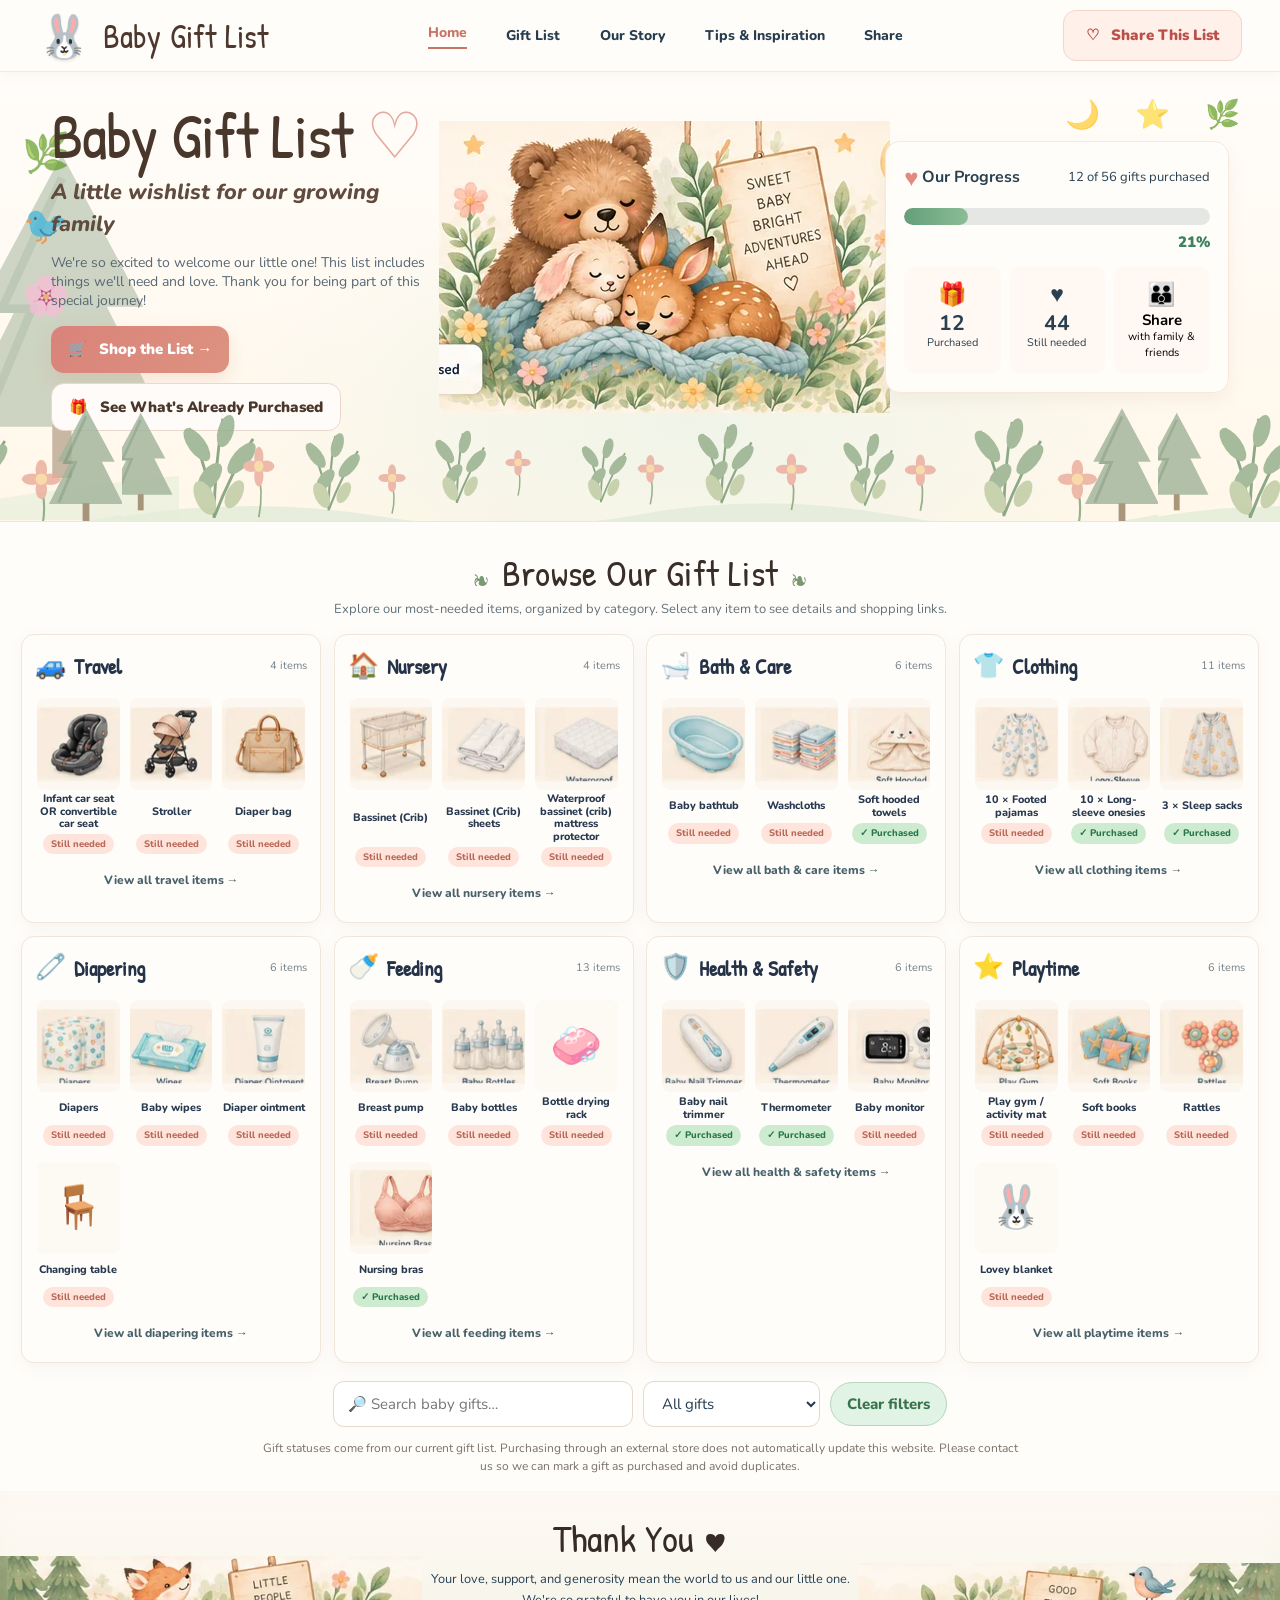
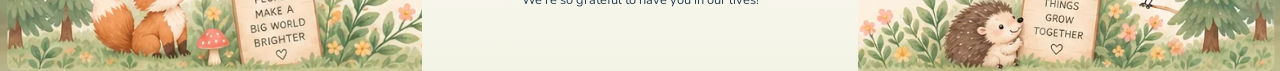
==== commit 4635f35d: "Make woodland registry full-bleed and add responsive foliage across viewport" ====
--- a/index.html
+++ b/index.html
@@ -109,6 +109,41 @@
 .woodland-illustration{max-width:495px;object-fit:contain;object-position:center bottom}
 .thankyou:before,.thankyou:after{background-size:cover;background-position:bottom}
 @media(max-width:700px){.woodland-illustration{max-width:420px}.product-emoji.has-art img{object-fit:contain}}
+
+/* Full-bleed layout and continuous illustrated foliage */
+html,body{width:100%;max-width:100%;overflow-x:clip}
+.shell{width:100%;max-width:none;margin:0}
+.topbar{width:100%;max-width:none;padding-inline:clamp(16px,3vw,72px)}
+.hero{width:100%;min-height:clamp(325px,26vw,470px);position:relative;background:radial-gradient(ellipse at 54% 78%,#f0f4e8 0,transparent 49%),linear-gradient(180deg,#fffdfa,#fff7e9)}
+.hero-inner{width:100%;min-height:clamp(325px,26vw,470px);padding:clamp(23px,2.4vw,50px) clamp(24px,4vw,86px) clamp(76px,7vw,108px);display:grid;grid-template-columns:minmax(0,1.05fr) minmax(0,1.08fr) minmax(290px,.92fr);gap:clamp(14px,1.5vw,35px);align-items:center}
+.hero:before{content:"";position:absolute;left:0;right:0;bottom:-2px;width:100%;height:clamp(92px,9vw,166px);z-index:3;opacity:.9;pointer-events:none;background:url('assets/foliage-border.svg') repeat-x bottom center;background-size:auto 100%}
+.hero:after{content:"";position:absolute;left:0;top:0;bottom:0;width:clamp(120px,14vw,260px);z-index:1;pointer-events:none;opacity:.58;background:url('assets/foliage-border.svg') no-repeat left bottom;background-size:auto 85%}
+.floating-scene{z-index:2}
+.scene-left{top:13%;left:clamp(4px,1.3vw,24px);font-size:clamp(20px,3vw,48px);letter-spacing:clamp(12px,2vw,32px)}
+.scene-right{top:5%;right:2%;font-size:clamp(18px,2.2vw,32px)}
+.hero-inner>div:first-child{position:relative;z-index:5;min-width:0}
+.hero h1{font-size:clamp(49px,5vw,94px);white-space:normal;line-height:1;max-width:690px}
+.hero .subtitle{font-size:clamp(18px,1.7vw,31px)}
+.hero .intro{font-size:clamp(14px,1.08vw,19px);max-width:490px}
+.hero-art{min-height:0;align-self:center;transform:none;z-index:4;display:flex;align-items:end;justify-content:center;overflow:visible}
+.woodland-illustration{width:115%;max-width:670px;height:auto;margin:0;display:block;object-fit:contain}
+.progress{width:100%;max-width:550px;justify-self:end;align-self:center;z-index:5}
+.section{width:100%;padding:clamp(16px,1.8vw,30px) clamp(14px,1.65vw,36px) 14px;background:#fffdfa}
+.categories{grid-template-columns:repeat(4,minmax(0,1fr));gap:clamp(10px,1vw,22px)}
+.category{padding:clamp(10px,1vw,18px)}
+.product-emoji{height:clamp(70px,7.2vw,125px)}
+.product{min-height:clamp(143px,11vw,200px)}
+.product-name{font-size:clamp(10px,.85vw,14px)}
+.category h3{font-size:clamp(21px,1.55vw,29px)}
+.thankyou{width:100%;height:clamp(170px,14vw,240px);min-height:170px;padding-top:clamp(17px,1.4vw,28px);margin:0;isolation:isolate;background:linear-gradient(#fffaf5,#f2f3e5)}
+.thankyou:before,.thankyou:after{height:100%;width:clamp(240px,33vw,650px);background-size:contain;background-position:bottom}
+.thankyou h2{font-size:clamp(39px,3vw,55px)}
+.thankyou p{font-size:clamp(12px,1vw,17px)}
+.thankyou:focus-within{outline-offset:-3px}
+@media(min-width:1750px){.hero-inner{grid-template-columns:1fr 1.2fr .9fr}.woodland-illustration{max-width:790px}.progress{max-width:640px}.product-emoji{height:clamp(115px,8.2vw,155px)}}
+@media(min-width:701px) and (max-width:1150px){.hero-inner{grid-template-columns:1fr 1fr;gap:8px;padding-bottom:85px}.hero-art{grid-column:2;grid-row:1}.woodland-illustration{width:100%;max-width:490px}.progress{grid-column:1/-1;max-width:630px;justify-self:center}.categories{grid-template-columns:repeat(2,minmax(0,1fr))}.hero{min-height:0}.product-emoji{height:110px}}
+@media(max-width:700px){.topbar{padding-inline:14px}.hero-inner{display:flex;flex-direction:column;padding:28px 16px 92px;gap:14px;min-height:0}.hero h1{font-size:clamp(50px,12vw,68px)}.hero .intro{font-size:14px}.hero-art{order:1;max-height:none;width:100%;min-height:0}.woodland-illustration{width:min(100%,420px);max-width:420px}.progress{order:2;max-width:none}.hero:before{height:95px;background-size:auto 100%}.hero:after{width:130px;opacity:.24}.scene-left,.scene-right{opacity:.35}.categories{grid-template-columns:1fr}.category{padding:12px}.product-emoji{height:clamp(78px,21vw,115px)}.product{min-height:clamp(146px,34vw,180px)}.product-name{font-size:11px}.thankyou{min-height:210px;height:210px;padding-top:14px}.thankyou:before,.thankyou:after{width:48%;height:100%;opacity:.65}.thankyou p{position:relative;z-index:3;max-width:67%;font-size:12px}}
+@media(max-width:390px){.hero-actions{flex-direction:column}.hero-actions .primary,.hero-actions .secondary{width:100%}.stat-grid{gap:4px}.stat{padding:9px 2px}.tag{font-size:9px;padding:4px 5px}}
 </style>
 </head>
 <body>
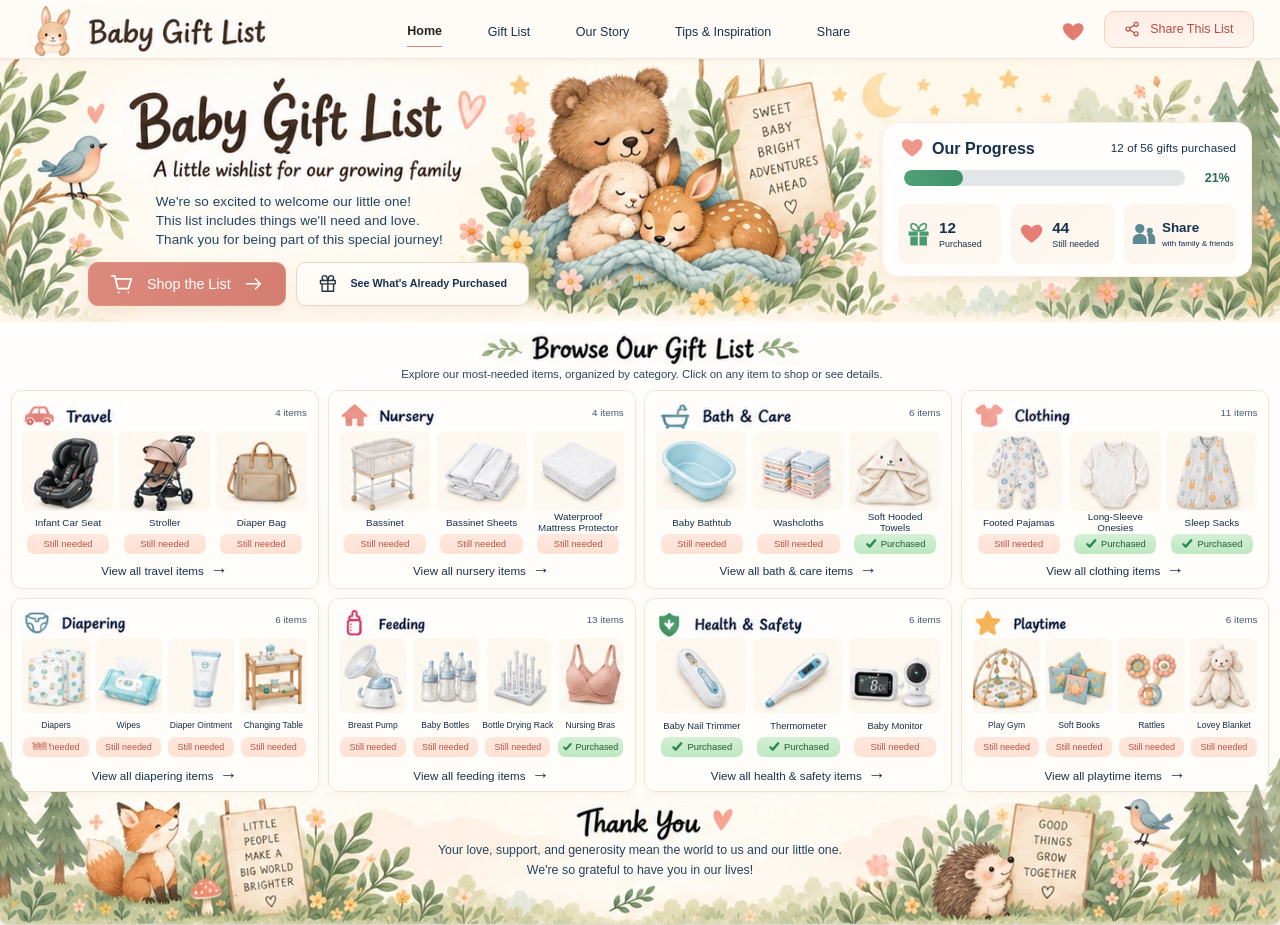
==== commit d5482a43: "Rebuild registry from exact approved artwork with seven-width browser verification" ====
--- a/index.html
+++ b/index.html
@@ -1,292 +1,66 @@
 <!doctype html>
 <html lang="en">
 <head>
-  <meta charset="utf-8" />
-  <meta name="viewport" content="width=device-width, initial-scale=1" />
-  <meta name="theme-color" content="#fffaf3" />
-  <meta name="description" content="A little wishlist for our growing family. Browse our baby gift list and celebrate with us!" />
+  <meta charset="utf-8">
+  <meta name="viewport" content="width=device-width,initial-scale=1">
+  <meta name="theme-color" content="#fffaf3">
+  <meta name="description" content="A little wishlist for our growing family. Thank you for being part of this special journey!">
   <title>Baby Gift List ♡</title>
-  <link rel="preconnect" href="https://fonts.googleapis.com">
-  <link rel="preconnect" href="https://fonts.gstatic.com" crossorigin>
-  <link href="https://fonts.googleapis.com/css2?family=DM+Sans:wght@400;500;600;700&family=Nunito:wght@400;500;600;700;800;900&family=Patrick+Hand&display=swap" rel="stylesheet">
-  <style>
-    :root{--cream:#fffaf3;--ink:#35414a;--brown:#604b3f;--rose:#d98c7d;--rose-light:#fbe5db;--sage:#6b9b7b;--sage-light:#e1f3e4;--line:#efe5d9;--shadow:0 8px 28px rgba(104,75,53,.075)}
-    *{box-sizing:border-box}html{scroll-behavior:smooth}body{margin:0;font:15px/1.5 'Nunito',sans-serif;background:var(--cream);color:var(--ink)}button,input,select{font:inherit}button{cursor:pointer}a{color:inherit;text-decoration:none}button:focus-visible,a:focus-visible,input:focus-visible,select:focus-visible{outline:3px solid #538a78;outline-offset:3px}.shell{max-width:1480px;margin:auto}.topbar{position:sticky;top:0;z-index:20;display:flex;align-items:center;justify-content:space-between;gap:20px;min-height:80px;padding:12px clamp(20px,4vw,60px);background:#fffdf9ee;backdrop-filter:blur(14px);border-bottom:1px solid var(--line)}.brand{display:flex;align-items:center;gap:12px;white-space:nowrap;color:var(--brown);font:33px 'Patrick Hand',cursive}.brand-bunny{font-size:42px}.menu{display:flex;align-items:center;gap:clamp(12px,2.7vw,40px);font-size:14px;font-weight:800}.menu a:hover,.menu a.active{color:#c77465}.menu a.active{border-bottom:2px solid #c77465;padding-bottom:4px}.share-btn,.primary,.secondary{border:0;border-radius:13px;padding:13px 22px;font-weight:900;display:inline-flex;align-items:center;justify-content:center;gap:10px;transition:transform .2s,filter .2s}.share-btn:hover,.primary:hover,.secondary:hover{transform:translateY(-2px);filter:brightness(.98)}.share-btn{color:#b4544a;background:#fff1e9;border:1px solid #f5d5c8}.primary{background:linear-gradient(120deg,#d7877c,#df9b85);color:#fff;box-shadow:0 7px 18px #d88e7c36}.secondary{color:var(--brown);background:#fffbf8;border:1px solid #ead9cb}.hero{position:relative;overflow:hidden;background:radial-gradient(ellipse at 58% 100%,#edf5e9 0,transparent 43%),linear-gradient(#fffcf6,#fdf5e8);border-bottom:1px solid var(--line)}.hero:before,.hero:after{content:'✿ ❀ ✿ ❀ ✿';position:absolute;bottom:-20px;color:#99b894;font-size:44px;letter-spacing:25px;opacity:.4}.hero:before{left:-30px}.hero:after{right:-50px}.hero-inner{position:relative;display:grid;grid-template-columns:1.05fr 1.12fr .98fr;align-items:center;gap:10px;min-height:325px;padding:35px clamp(20px,4vw,60px)}h1,h2,h3,p{margin-top:0}h1,h2,.hand{font-family:'Patrick Hand',cursive;color:var(--brown);font-weight:400}h1{font-size:clamp(51px,5.1vw,81px);line-height:.95;margin-bottom:9px;white-space:nowrap}h1 span{color:#e4a99e}.subtitle{font-size:clamp(19px,2vw,28px);font-weight:800;color:#604b3f;margin-bottom:12px}.intro{max-width:420px;color:#586875;font-size:15px}.hero-actions{display:flex;flex-wrap:wrap;gap:10px;margin-top:18px}.hero-art{position:relative;text-align:center;align-self:stretch;display:flex;justify-content:center;align-items:center;min-height:270px}.hero-art .critters{font-size:clamp(80px,10.5vw,170px);filter:drop-shadow(0 11px 7px #84765d25);letter-spacing:-21px;line-height:1}.hero-art .decor{position:absolute;font-size:26px;opacity:.7}.d1{top:12px;left:8px}.d2{top:27px;right:12px}.d3{bottom:20px;left:16px}.d4{bottom:27px;right:30px}.art-sign{position:absolute;right:4%;top:7%;padding:11px 13px;transform:rotate(8deg);font:14px/1.35 'Patrick Hand';background:#fff0d7;border:4px solid #d5ad7e;border-radius:6px;box-shadow:0 5px 12px #6b492020}.progress{position:relative;z-index:1;background:#fffdf8ec;border:1px solid #f6e8db;border-radius:18px;padding:20px;box-shadow:var(--shadow)}.progress-head{display:flex;align-items:center;justify-content:space-between;gap:8px;font-size:13px}.progress-head strong{font-size:17px}.heart{color:#e08a80;font-size:24px;vertical-align:middle}.bar{height:17px;background:#e5e7e4;border-radius:20px;overflow:hidden;margin:15px 0 8px}.bar-fill{height:100%;background:linear-gradient(90deg,#639f7a,#8bbd96);width:0%;border-radius:20px;transition:width .3s}.progress-percent{text-align:right;color:#3e8360;font-weight:900}.stat-grid{display:grid;grid-template-columns:repeat(3,1fr);gap:8px;margin-top:13px}.stat{background:#fff8f3;border-radius:12px;padding:12px 5px;text-align:center}.stat .icon{font-size:23px}.stat strong{font-size:21px;display:block;line-height:1.1}.stat small{display:block;font-size:11px}.section{padding:24px clamp(16px,2.5vw,36px) 12px}.section-heading{text-align:center;margin-bottom:16px}.section-heading h2{font-size:38px;margin:0}.section-heading h2:before,.section-heading h2:after{content:'❧';font-size:25px;color:#84a681;margin:0 13px}.section-heading p{margin:0;color:#62727b;font-size:13px}.toolbar{display:flex;gap:10px;flex-wrap:wrap;align-items:center;justify-content:center;margin:18px 0 20px}.toolbar input,.toolbar select{border:1px solid #e8d8cb;border-radius:11px;background:white;color:var(--ink);padding:11px 14px;min-height:44px}.toolbar input{min-width:min(300px,100%)}.pill{border:1px solid #e7d7c9;background:white;padding:10px 16px;border-radius:30px;color:var(--brown);font-weight:800}.pill.selected{background:var(--sage-light);border-color:#b6d7ba;color:#39734e}.categories{display:grid;grid-template-columns:repeat(4,minmax(0,1fr));gap:14px}.category{min-width:0;background:#fffdfb;border:1px solid var(--line);border-radius:16px;padding:15px 12px 12px;box-shadow:var(--shadow);scroll-margin-top:100px}.category-header{display:flex;align-items:center;gap:8px;margin-bottom:10px}.category-emoji{font-size:23px}.category h3{font-size:20px;margin:0;line-height:1.1;color:#293d48}.count{margin-left:auto;color:#72808a;font-size:11px}.items{display:grid;grid-template-columns:repeat(3,minmax(0,1fr));gap:7px}.product{min-width:0;text-align:center;border:1px solid transparent;border-radius:12px;padding:6px 3px;background:#fffaf4;display:flex;flex-direction:column;align-items:center;justify-content:space-between;gap:6px;min-height:153px}.product:hover{border-color:#e8bdab;background:#fff5eb}.product-emoji{width:100%;height:70px;display:grid;place-items:center;font-size:44px;background:linear-gradient(155deg,#faf7f1,#fff);border-radius:10px}.product-name{font-weight:800;font-size:11px;line-height:1.18;min-height:27px;display:flex;align-items:center;justify-content:center;overflow-wrap:anywhere}.tag{display:inline-flex;justify-content:center;align-items:center;gap:3px;font-size:10px;font-weight:800;padding:5px 8px;border-radius:20px;line-height:1.1;background:#fee4da;color:#b96859}.tag.purchased{background:#ccebcf;color:#27754b}.card-foot{display:block;width:100%;margin-top:10px;padding:6px;background:none;border:0;color:#48616a;font-size:12px;font-weight:800}.card-foot:hover{text-decoration:underline}.thankyou{position:relative;overflow:hidden;text-align:center;margin-top:22px;padding:31px 24px 39px;background:linear-gradient(transparent,#eef4e7);border-top:1px solid #f1e7d8}.thankyou h2{font-size:42px;margin:0;color:#493e38}.thankyou p{margin:2px auto;max-width:600px;font-size:14px}.thankyou:before{content:'🦊 🌲 🌼 🌿';position:absolute;left:18px;bottom:10px;font-size:37px}.thankyou:after{content:'🌿 🌷 🦔 🌲';position:absolute;right:18px;bottom:10px;font-size:37px}.notice{font-size:12px;max-width:760px;margin:14px auto 0;text-align:center;color:#7a7068}.modal-backdrop{position:fixed;inset:0;background:#282f32a8;z-index:50;display:grid;place-items:center;padding:15px}.modal{width:min(480px,100%);max-height:95vh;overflow:auto;background:#fffdf9;border-radius:22px;padding:28px;box-shadow:0 20px 65px #17171755;position:relative}.modal h2{font-size:38px;margin:0 0 8px}.modal .large-emoji{font-size:72px;text-align:center;background:#fff4e8;border-radius:16px;padding:20px}.modal-close{position:absolute;top:14px;right:14px;border:0;background:#f5e9de;border-radius:50%;width:33px;height:33px;font-weight:900}.modal p{color:#647078}.modal a.product-link{display:block;color:#27754b;text-decoration:underline;font-weight:800;margin:15px 0;overflow-wrap:anywhere}.modal .primary{width:100%;margin-top:9px}.muted{color:#74838c;font-size:13px}.toast{position:fixed;bottom:20px;left:50%;transform:translateX(-50%);background:#294b38;color:white;padding:12px 20px;border-radius:16px;z-index:90;box-shadow:var(--shadow)}[hidden]{display:none!important}
-    @media(max-width:1160px){.hero-inner{grid-template-columns:1.2fr 1fr}.hero-art{grid-column:2;grid-row:1}.progress{grid-column:1/-1;max-width:600px;width:100%;justify-self:center}.categories{grid-template-columns:repeat(2,minmax(0,1fr))}.menu{gap:15px}.art-sign{right:0}}@media(max-width:700px){.topbar{min-height:69px;padding:10px 15px;flex-wrap:wrap}.brand{font-size:25px}.brand-bunny{font-size:31px}.menu{order:3;width:100%;overflow:auto;white-space:nowrap;padding-bottom:5px;justify-content:space-between;font-size:12px}.share-btn{padding:9px 12px;font-size:12px}.hero-inner{display:flex;flex-direction:column;text-align:center;padding:29px 18px}.hero-art{width:100%;min-height:160px}.hero-art .critters{font-size:105px}.art-sign{top:4px;right:7%}.hero-actions{justify-content:center}.hero-actions button{flex:1}.progress{max-width:440px;text-align:left}h1{font-size:60px}.intro{margin:auto}.categories{grid-template-columns:1fr}.items{grid-template-columns:repeat(3,minmax(0,1fr))}.product{min-height:150px}.thankyou:before,.thankyou:after{font-size:20px;opacity:.55}.section-heading h2{font-size:32px}.section-heading h2:before,.section-heading h2:after{margin:0 4px}.toolbar input{width:100%}}
-  .woodland-illustration{width:min(100%,450px);height:auto;display:block;filter:drop-shadow(0 8px 9px #99745322)}.hero-art .critters{display:none}.hero-art .decor{pointer-events:none}.hero-art{min-height:280px}.art-sign{right:0;top:8%;max-width:125px;color:#7b5b46;background:linear-gradient(125deg,#f4e0c1,#fff1cf);font-size:13px;line-height:1.35;box-shadow:3px 8px 14px #986b4b22}.hero-inner{grid-template-columns:1.05fr 1.24fr 1.04fr}.hero{background:linear-gradient(180deg,#fffdf9,#fff7e9)}.hero:before,.hero:after{bottom:-15px}.hero-art{position:relative}.hero-art:after{content:"";position:absolute;z-index:-1;width:90%;height:38%;bottom:10px;border-radius:50%;background:#e7eee1;filter:blur(25px)}.progress{border-radius:17px}.product{min-height:145px;background:#fffaf6}.product-emoji{font-size:43px;background:radial-gradient(circle at 50% 65%,#fff,#f9f4ec)}.categories{gap:12px}.category{padding:13px 10px 10px}.card-foot{margin-top:9px}.section{padding-top:14px}.thankyou{min-height:155px;border-top:0;background:radial-gradient(ellipse at bottom,#e8f1e1,#fff8ed 66%,#fffdf9)}.thankyou:before{content:'🌲 🦊 🍄 🌿 🌼';font-size:39px}.thankyou:after{content:'🌻 🌿 🦔 🐦 🌲';font-size:39px}@media(max-width:1160px){.hero-inner{grid-template-columns:1.05fr 1fr}.woodland-illustration{max-width:390px}}@media(max-width:700px){.woodland-illustration{max-width:320px}.hero-art{min-height:210px}.art-sign{right:0;top:0}.hero-inner{display:flex;flex-direction:column}.thankyou:before,.thankyou:after{font-size:20px}} 
-
-/* High fidelity woodland mockup styling */
-:root{--ink:#243b50;--brown:#49372c;--rose:#d98578;--line:#f2e5d6}
-body{font-family:'Nunito',sans-serif;background:#fffaf5;color:#284052}
-.shell{max-width:1550px}
-.topbar{height:72px;min-height:72px;background:#fffdfa;border-bottom:1px solid #f4e9da}
-.brand{font-size:33px;letter-spacing:.2px}
-.menu{font-weight:800;gap:clamp(20px,3.1vw,52px)}
-.hero{background:#fffaf0;isolation:isolate;overflow:hidden}
-.hero:before{content:'🌿 🌸 🌱 🌼 🌿 🌸 🌿';left:0;right:0;bottom:-12px;text-align:center;color:#89ad80;opacity:.62;letter-spacing:18px;font-size:30px}
-.hero:after{content:'🌿 🌳';left:-18px;right:auto;bottom:0;font-size:55px;opacity:.75;letter-spacing:8px}
-.hero-inner{grid-template-columns:1.04fr 1.04fr .99fr;min-height:308px;padding:22px clamp(20px,3vw,48px);gap:10px}
-h1{font-size:clamp(50px,5vw,78px);letter-spacing:-1px}
-.subtitle{font-size:clamp(18px,1.6vw,25px);font-weight:800;font-style:italic}
-.intro{font-size:15px;line-height:1.36}
-.hero-actions{margin-top:16px}
-.hero-actions .primary,.hero-actions .secondary{white-space:nowrap;padding:12px 17px}
-.hero-art{min-height:252px;align-self:end;overflow:visible;align-items:end}
-.woodland-illustration{width:100%;max-width:440px;height:auto;display:block;filter:none;mix-blend-mode:multiply;object-fit:contain}
-.hero-art:after{display:none}
-.progress{padding:18px;border-radius:15px;box-shadow:0 7px 18px #94765914}
-.progress .stat-grid{margin-top:12px}
-.progress-head strong{font-size:16px}
-.bar{height:17px;margin:12px 0 6px}
-.section{padding:8px clamp(16px,1.8vw,28px) 10px}
-.section-heading{margin-bottom:14px}
-.section-heading h2{font-size:37px;color:#382d27}
-.section-heading p{font-size:13px}
-.categories{grid-template-columns:repeat(4,minmax(0,1fr));gap:12px}
-.category{border:1px solid #f0e6d9;background:#fffdf9;border-radius:13px;padding:12px 10px 8px;box-shadow:0 5px 16px #8d735d12;min-width:0}
-.category-header{margin-bottom:8px}
-.category h3{font-family:'Patrick Hand',cursive;font-size:23px;color:#253349}
-.category-emoji{font-size:25px}
-.items{grid-template-columns:repeat(3,minmax(0,1fr));gap:6px}
-.product{min-height:141px;padding:4px 1px;gap:3px;background:#fffdf9;border-radius:8px}
-.product-emoji{width:100%;height:75px;font-size:42px;background:#fcf6ed;border-radius:8px}
-.product-emoji.has-art{background-image:url('assets/products.webp');background-size:984px 132px;background-repeat:no-repeat;image-rendering:auto;background-color:#fff9f2}
-.product-name{font-family:'Nunito',sans-serif;font-size:10px;line-height:1.16;color:#283950;min-height:27px}
-.tag{font-size:10px;padding:5px 8px;white-space:nowrap}
-.card-foot{margin:5px 0 0;padding:7px 2px;font-size:12px;font-weight:800}
-.toolbar{margin:18px 0 3px}
-.thankyou{height:155px;min-height:155px;margin-top:8px;background:linear-gradient(180deg,#fffaf5,#f4f1e3);position:relative;overflow:hidden;padding-top:19px}
-.thankyou h2{font-size:43px;color:#362c27}
-.thankyou:before,.thankyou:after{position:absolute;bottom:0;opacity:1;content:'';background-size:contain;background-repeat:no-repeat;background-position:bottom;pointer-events:none}
-.thankyou:before{left:0;width:min(36%,450px);height:164px;background-image:url('assets/footer-left.webp')}
-.thankyou:after{right:0;width:min(36%,448px);height:164px;background-image:url('assets/footer-right.webp')}
-.thankyou p{position:relative;z-index:1}
-@media(max-width:1120px){.hero-inner{grid-template-columns:1.05fr 1fr}.hero-art{grid-column:2;grid-row:1}.progress{grid-column:1/-1;max-width:600px}.categories{grid-template-columns:repeat(2,minmax(0,1fr))}}
-@media(max-width:700px){.topbar{height:auto;min-height:70px}.hero-inner{display:flex;flex-direction:column;min-height:0;padding:25px 16px}.hero-art{max-height:270px;min-height:0}.woodland-illustration{width:min(95%,410px)}.categories{grid-template-columns:1fr}.section-heading h2{font-size:32px}.thankyou{height:175px}.thankyou:before,.thankyou:after{width:37%;opacity:.6}.thankyou p{max-width:64%;font-size:12px}}
-
-/* Parity refinement: spacing, illustration stage, product framing and footer */
-.topbar{box-shadow:0 2px 12px #8f725210}
-.brand{font-weight:400;color:#4e382e}
-.brand-bunny{filter:drop-shadow(0 2px 1px #bd987633)}
-.menu a{color:#273c4e;transition:color .2s}
-.menu a:hover{color:#bf7468}
-.share-btn{background:#fff0e9;color:#ba504a}
-.hero-inner{position:relative;z-index:2}
-.hero{min-height:315px}
-.hero:before{content:'🌿 🌱 🌼 🌸 🌿 🌼 🌿 🌱 🌷 🌿';position:absolute;bottom:-8px;left:0;width:100%;font-size:30px;line-height:1;white-space:nowrap;opacity:.50;letter-spacing:23px;z-index:1;pointer-events:none}
-.hero:after{content:'🌲';right:0;left:auto;bottom:-10px;font-size:95px;opacity:.32}
-.floating-scene{position:absolute;z-index:1;font-size:23px;color:#779474;pointer-events:none;opacity:.68}
-.scene-left{left:-10px;top:9%;writing-mode:vertical-rl;letter-spacing:24px}
-.scene-left span{font-size:37px}
-.scene-right{right:4%;top:5%;font-size:29px;letter-spacing:14px}
-.hero-art{transform:translateY(13px);position:relative}
-.woodland-illustration{width:118%;max-width:510px;margin-left:-11%;mix-blend-mode:multiply}
-.hero-actions{position:relative;z-index:3}
-.hero-actions .primary{background:linear-gradient(120deg,#d9837a,#dd9280)}
-.progress{z-index:5;background:#fffdf9ef;backdrop-filter:blur(3px);min-width:0}
-.section-heading h2{font-weight:400;letter-spacing:.2px}
-.section-heading h2:before,.section-heading h2:after{color:#799a70}
-.category{transition:box-shadow .22s,transform .22s}
-.category:hover{box-shadow:0 9px 22px #8a6f521b;transform:translateY(-1px)}
-.category-header{min-height:29px}
-.count{font-size:11px}
-.product-emoji{height:77px;background-color:#fdf9f3}
-.product-emoji.has-art{background-size:984px 132px;background-position-y:0}
-.product:hover .product-emoji{filter:saturate(1.08)}
-.product-name{font-size:10.5px}
-.product .tag{width:max-content;max-width:100%;font-size:9.5px}
-.thankyou{margin-top:5px;padding-top:15px;box-shadow:inset 0 12px 20px #e6dacb15}
-.thankyou:before,.thankyou:after{width:min(35%,480px);height:175px}
-.thankyou h2{position:relative;z-index:2}
-.notice{margin:12px auto 2px}
-@media(min-width:1400px){.hero-inner{min-height:320px}.product-emoji{height:80px}.product{min-height:147px}}
-@media(min-width:701px) and (max-width:1100px){.hero-art{transform:none}.woodland-illustration{width:100%;margin-left:0}.floating-scene{opacity:.3}}
-@media(max-width:700px){.hero{min-height:0}.hero-art{transform:none}.woodland-illustration{width:100%;margin-left:0}.scene-left,.scene-right{opacity:.22}.progress{width:100%;min-width:0}.hero-actions .primary,.hero-actions .secondary{white-space:normal}.thankyou:before,.thankyou:after{height:145px;width:39%}.thankyou p{max-width:75%;margin:auto}.product-emoji{height:78px}}
-
-/* Dedicated artwork components, no background sprite cropping */
-.product-emoji.has-art{background-image:none!important;background-size:auto!important;background-position:initial!important;overflow:hidden;padding:0;background:#fcf7f0;display:flex;justify-content:center;align-items:center}
-.product-emoji.has-art img{display:block;width:100%;height:100%;object-fit:contain;mix-blend-mode:multiply}
-.woodland-illustration{max-width:495px;object-fit:contain;object-position:center bottom}
-.thankyou:before,.thankyou:after{background-size:cover;background-position:bottom}
-@media(max-width:700px){.woodland-illustration{max-width:420px}.product-emoji.has-art img{object-fit:contain}}
-
-/* Full-bleed layout and continuous illustrated foliage */
-html,body{width:100%;max-width:100%;overflow-x:clip}
-.shell{width:100%;max-width:none;margin:0}
-.topbar{width:100%;max-width:none;padding-inline:clamp(16px,3vw,72px)}
-.hero{width:100%;min-height:clamp(325px,26vw,470px);position:relative;background:radial-gradient(ellipse at 54% 78%,#f0f4e8 0,transparent 49%),linear-gradient(180deg,#fffdfa,#fff7e9)}
-.hero-inner{width:100%;min-height:clamp(325px,26vw,470px);padding:clamp(23px,2.4vw,50px) clamp(24px,4vw,86px) clamp(76px,7vw,108px);display:grid;grid-template-columns:minmax(0,1.05fr) minmax(0,1.08fr) minmax(290px,.92fr);gap:clamp(14px,1.5vw,35px);align-items:center}
-.hero:before{content:"";position:absolute;left:0;right:0;bottom:-2px;width:100%;height:clamp(92px,9vw,166px);z-index:3;opacity:.9;pointer-events:none;background:url('assets/foliage-border.svg') repeat-x bottom center;background-size:auto 100%}
-.hero:after{content:"";position:absolute;left:0;top:0;bottom:0;width:clamp(120px,14vw,260px);z-index:1;pointer-events:none;opacity:.58;background:url('assets/foliage-border.svg') no-repeat left bottom;background-size:auto 85%}
-.floating-scene{z-index:2}
-.scene-left{top:13%;left:clamp(4px,1.3vw,24px);font-size:clamp(20px,3vw,48px);letter-spacing:clamp(12px,2vw,32px)}
-.scene-right{top:5%;right:2%;font-size:clamp(18px,2.2vw,32px)}
-.hero-inner>div:first-child{position:relative;z-index:5;min-width:0}
-.hero h1{font-size:clamp(49px,5vw,94px);white-space:normal;line-height:1;max-width:690px}
-.hero .subtitle{font-size:clamp(18px,1.7vw,31px)}
-.hero .intro{font-size:clamp(14px,1.08vw,19px);max-width:490px}
-.hero-art{min-height:0;align-self:center;transform:none;z-index:4;display:flex;align-items:end;justify-content:center;overflow:visible}
-.woodland-illustration{width:115%;max-width:670px;height:auto;margin:0;display:block;object-fit:contain}
-.progress{width:100%;max-width:550px;justify-self:end;align-self:center;z-index:5}
-.section{width:100%;padding:clamp(16px,1.8vw,30px) clamp(14px,1.65vw,36px) 14px;background:#fffdfa}
-.categories{grid-template-columns:repeat(4,minmax(0,1fr));gap:clamp(10px,1vw,22px)}
-.category{padding:clamp(10px,1vw,18px)}
-.product-emoji{height:clamp(70px,7.2vw,125px)}
-.product{min-height:clamp(143px,11vw,200px)}
-.product-name{font-size:clamp(10px,.85vw,14px)}
-.category h3{font-size:clamp(21px,1.55vw,29px)}
-.thankyou{width:100%;height:clamp(170px,14vw,240px);min-height:170px;padding-top:clamp(17px,1.4vw,28px);margin:0;isolation:isolate;background:linear-gradient(#fffaf5,#f2f3e5)}
-.thankyou:before,.thankyou:after{height:100%;width:clamp(240px,33vw,650px);background-size:contain;background-position:bottom}
-.thankyou h2{font-size:clamp(39px,3vw,55px)}
-.thankyou p{font-size:clamp(12px,1vw,17px)}
-.thankyou:focus-within{outline-offset:-3px}
-@media(min-width:1750px){.hero-inner{grid-template-columns:1fr 1.2fr .9fr}.woodland-illustration{max-width:790px}.progress{max-width:640px}.product-emoji{height:clamp(115px,8.2vw,155px)}}
-@media(min-width:701px) and (max-width:1150px){.hero-inner{grid-template-columns:1fr 1fr;gap:8px;padding-bottom:85px}.hero-art{grid-column:2;grid-row:1}.woodland-illustration{width:100%;max-width:490px}.progress{grid-column:1/-1;max-width:630px;justify-self:center}.categories{grid-template-columns:repeat(2,minmax(0,1fr))}.hero{min-height:0}.product-emoji{height:110px}}
-@media(max-width:700px){.topbar{padding-inline:14px}.hero-inner{display:flex;flex-direction:column;padding:28px 16px 92px;gap:14px;min-height:0}.hero h1{font-size:clamp(50px,12vw,68px)}.hero .intro{font-size:14px}.hero-art{order:1;max-height:none;width:100%;min-height:0}.woodland-illustration{width:min(100%,420px);max-width:420px}.progress{order:2;max-width:none}.hero:before{height:95px;background-size:auto 100%}.hero:after{width:130px;opacity:.24}.scene-left,.scene-right{opacity:.35}.categories{grid-template-columns:1fr}.category{padding:12px}.product-emoji{height:clamp(78px,21vw,115px)}.product{min-height:clamp(146px,34vw,180px)}.product-name{font-size:11px}.thankyou{min-height:210px;height:210px;padding-top:14px}.thankyou:before,.thankyou:after{width:48%;height:100%;opacity:.65}.thankyou p{position:relative;z-index:3;max-width:67%;font-size:12px}}
-@media(max-width:390px){.hero-actions{flex-direction:column}.hero-actions .primary,.hero-actions .secondary{width:100%}.stat-grid{gap:4px}.stat{padding:9px 2px}.tag{font-size:9px;padding:4px 5px}}
-</style>
+  <link rel="icon" href="assets/approved/heading-playtime.webp" type="image/webp">
+  <link rel="preload" href="assets/approved/hero-scene.webp" as="image" fetchpriority="high">
+  <link rel="stylesheet" href="styles.css">
+  <script defer src="app.js"></script>
 </head>
 <body>
-  <header class="topbar shell">
-    <a class="brand" href="#home" aria-label="Baby Gift List home"><span class="brand-bunny" aria-hidden="true">🐰</span>Baby Gift List</a>
-    <nav class="menu" aria-label="Main navigation"><a class="active" href="#home">Home</a><a href="#gift-list">Gift List</a><a href="#our-story">Our Story</a><a href="#gift-list">Tips & Inspiration</a><a href="#thanks">Share</a></nav>
-    <button class="share-btn" id="shareTop" type="button">♡ &nbsp; Share This List</button>
+  <a href="#gift-list" class="skip-link">Skip to gifts</a>
+  <header class="topbar" id="home">
+    <a class="brand" href="#home"><img src="assets/approved/brand.webp" width="276" height="59" alt="Baby Gift List" fetchpriority="high"></a>
+    <nav class="main-nav" aria-label="Main navigation">
+      <a class="active" href="#home">Home</a>
+      <button type="button" data-browse="all">Gift List</button>
+      <a href="#our-story">Our Story</a>
+      <button type="button" id="tips-button">Tips &amp; Inspiration</button>
+      <button type="button" data-share>Share</button>
+    </nav>
+    <button class="header-heart" type="button" data-browse="needed" aria-label="See gifts still needed"><svg viewBox="0 0 24 24" aria-hidden="true"><path d="M12 21S1 14.4 1 7.6C1 1.7 8.5.7 12 5.5 15.5.7 23 1.7 23 7.6 23 14.4 12 21 12 21Z"/></svg></button>
+    <button class="share-button" type="button" data-share><svg viewBox="0 0 24 24" aria-hidden="true"><circle cx="18" cy="5" r="3"/><circle cx="6" cy="12" r="3"/><circle cx="18" cy="19" r="3"/><path d="m8.6 10.5 6.8-4M8.6 13.5l6.8 4"/></svg><span>Share This List</span></button>
   </header>
-  <main class="shell" id="home">
-    <section class="hero" id="our-story"><div class="floating-scene scene-left" aria-hidden="true">🌿<span>🐦</span>🌸</div><div class="floating-scene scene-right" aria-hidden="true">🌙 ⭐ 🌿</div>
-      <div class="hero-inner">
-        <div>
-          <h1>Baby Gift List <span>♡</span></h1>
-          <p class="subtitle">A little wishlist for our growing family</p>
-          <p class="intro">We're so excited to welcome our little one! This list includes things we'll need and love. Thank you for being part of this special journey!</p>
-          <div class="hero-actions"><a class="primary" href="#gift-list">🛒 &nbsp; Shop the List →</a><button class="secondary" id="showPurchased" type="button">🎁 &nbsp; See What's Already Purchased</button></div>
+  <main>
+    <section class="hero" id="our-story" aria-labelledby="hero-title">
+      <div class="hero-copy">
+        <h1 id="hero-title"><img src="assets/approved/headline.webp" width="413" height="89" alt="Baby Gift List ♡" fetchpriority="high"></h1>
+        <p class="tagline"><img src="assets/approved/tagline.webp" width="358" height="30" alt="A little wishlist for our growing family"></p>
+        <p class="welcome">We're so excited to welcome our little one!<br>This list includes things we'll need and love.<br>Thank you for being part of this special journey!</p>
+        <div class="hero-actions">
+          <a class="primary-button" href="#gift-list"><svg viewBox="0 0 24 24" aria-hidden="true"><path d="M2 3h3l3 13h11l3-10H6M9 20h.01M19 20h.01"/></svg><span>Shop the List</span><svg class="arrow" viewBox="0 0 24 24" aria-hidden="true"><path d="M3 12h17M14 6l6 6-6 6"/></svg></a>
+          <button class="secondary-button" type="button" data-browse="purchased"><svg viewBox="0 0 24 24" aria-hidden="true"><path d="M3 8h18v4H3zM5 12v9h14v-9M12 8v13M12 8H8a3 3 0 1 1 3-3l1 3ZM12 8h4a3 3 0 1 0-3-3l-1 3Z"/></svg><span>See What's Already Purchased</span></button>
         </div>
-        <div class="hero-art" role="img" aria-label="Cute woodland teddy bear, bunny, and baby deer with flowers">
-          <img class="woodland-illustration" src="assets/hero.webp" alt="Watercolor bear, bunny, and fawn snuggling under a blanket" width="410" height="275" fetchpriority="high">
+      </div>
+      <img class="mobile-family" src="assets/approved/woodland-family.webp" width="457" height="294" alt="A sleepy bear, bunny, and fawn nestled in watercolor flowers beside a wooden sign reading Sweet baby, bright adventures ahead.">
+      <aside class="progress-card" aria-label="Gift list progress">
+        <div class="progress-heading"><h2><svg class="progress-heart" viewBox="0 0 24 24" aria-hidden="true"><path d="M12 21S1 14.4 1 7.6C1 1.7 8.5.7 12 5.5 15.5.7 23 1.7 23 7.6 23 14.4 12 21 12 21Z"/></svg> Our Progress</h2><span id="summary-text" aria-live="polite">Loading gift list…</span></div>
+        <div class="progress-line"><div class="progress-track" role="progressbar" aria-label="Gifts purchased" aria-valuemin="0" aria-valuemax="100" aria-valuenow="0"><div id="progress-fill"></div></div><span id="progress-percent">0%</span></div>
+        <div class="stats">
+          <button class="stat purchased-stat" type="button" data-browse="purchased"><svg viewBox="0 0 28 30" aria-hidden="true"><path d="M2 12h24v5H2zM4 18h20v11H4z"/><path d="M14 12v17" class="light"/><path d="M14 11C2 12 3 0 9 3c4 1 5 8 5 8Zm0 0C26 12 25 0 19 3c-4 1-5 8-5 8Z" class="outline"/></svg><span><strong id="purchased-count">0</strong><small>Purchased</small></span></button>
+          <button class="stat needed-stat" type="button" data-browse="needed"><svg viewBox="0 0 24 24" aria-hidden="true"><path d="M12 21S1 14.4 1 7.6C1 1.7 8.5.7 12 5.5 15.5.7 23 1.7 23 7.6 23 14.4 12 21 12 21Z"/></svg><span><strong id="needed-count">0</strong><small>Still needed</small></span></button>
+          <button class="stat share-stat" type="button" data-share><svg viewBox="0 0 30 28" aria-hidden="true"><circle cx="10" cy="7" r="6"/><circle cx="23" cy="10" r="4"/><path d="M1 27V22c0-11 18-11 18 0v5ZM21 27v-7c0-3-1-5-2-6 8-3 11 2 11 7v6Z"/></svg><span><strong>Share</strong><small>with family &amp; friends</small></span></button>
         </div>
-        <aside class="progress" aria-label="Gift list progress">
-          <div class="progress-head"><strong><span class="heart">♥</span> Our Progress</strong><span id="summaryText">Loading gifts…</span></div>
-          <div class="bar"><div class="bar-fill" id="progressFill"></div></div><div class="progress-percent" id="progressPercent">0%</div>
-          <div class="stat-grid"><div class="stat"><span class="icon">🎁</span><strong id="purchasedCount">0</strong><small>Purchased</small></div><div class="stat"><span class="icon">♥</span><strong id="neededCount">0</strong><small>Still needed</small></div><button class="stat" id="shareStat" type="button" style="border:0;cursor:pointer"><span class="icon">👪</span><strong style="font-size:15px">Share</strong><small>with family & friends</small></button></div>
-        </aside>
-      </div>
+      </aside>
     </section>
-    <section class="section" id="gift-list">
-      <div class="section-heading"><h2>Browse Our Gift List</h2><p>Explore our most-needed items, organized by category. Select any item to see details and shopping links.</p></div>
-      <div class="categories" id="categories"></div>
-      <div class="toolbar"><input id="search" aria-label="Search gifts" placeholder="🔎 Search baby gifts…" type="search"><select id="statusFilter" aria-label="Filter by status"><option value="all">All gifts</option><option value="needed">Still needed</option><option value="purchased">Already purchased</option></select><button class="pill selected" id="clearFilters" type="button">Clear filters</button></div>
-      <p class="notice">Gift statuses come from our current gift list. Purchasing through an external store does not automatically update this website. Please contact us so we can mark a gift as purchased and avoid duplicates.</p>
+    <section class="gift-section" id="gift-list" aria-labelledby="gift-heading">
+      <div class="section-heading"><h2 id="gift-heading"><img src="assets/approved/browse-heading.webp" width="359" height="37" alt="Browse Our Gift List"></h2><p>Explore our most-needed items, organized by category. Click on any item to shop or see details.</p></div>
+      <div class="category-grid" id="categories" aria-live="polite"></div>
+      <noscript><p class="load-message">Please enable JavaScript to browse the gift list.</p></noscript>
+      <p class="load-message" id="load-error" hidden>We couldn't load the gift list. <button type="button" onclick="location.reload()">Try again</button></p>
     </section>
-    <footer class="thankyou" id="thanks"><h2>Thank You ♥</h2><p>Your love, support, and generosity mean the world to us and our little one.</p><p>We're so grateful to have you in our lives!</p></footer>
+    <footer class="thank-you" id="thanks" aria-labelledby="thanks-heading">
+      <h2 id="thanks-heading"><img src="assets/approved/thank-you.webp" width="189" height="44" alt="Thank You ♥"></h2>
+      <p>Your love, support, and generosity mean the world to us and our little one.<br>We're so grateful to have you in our lives!</p>
+      <img class="mobile-footer left" src="assets/approved/footer-left.webp" width="470" height="149" alt="">
+      <img class="mobile-footer right" src="assets/approved/footer-right.webp" width="470" height="149" alt="">
+    </footer>
   </main>
-  <div class="modal-backdrop" id="modalBackdrop" hidden><div class="modal" role="dialog" aria-modal="true" aria-labelledby="modalTitle"><button class="modal-close" id="modalClose" aria-label="Close">×</button><div id="modalContent"></div></div></div>
-  <div id="toast" class="toast" role="status" hidden></div>
-  <script>
-    const items = [
-      ["Infant car seat OR convertible car seat","Travel","🚗","https://www.cybex-online.com/en/us/p/10104178.html","https://uppababy.com/car-seats/infant/mesa-v3/ada/"],
-      ["Stroller","Travel","👶","https://uppababy.com/strollers/full-size/cruz-v3/ada/"],
-      ["Stroller bunting / cold or rain cover","Travel","🌧️"],
-      ["Bassinet (Crib)","Nursery","🛏️","https://www.stokke.com/USA/en-us/nursery/stokke-sleepi/sleepi-complete-bundle-us.html?6006_0=pid%3D600601%26color%3D100"],
-      ["Bassinet (Crib) sheets","Nursery","🧺","https://www.stokke.com/USA/en-us/nursery-accessories/baby-crib-accessories/sleepi-mini-fitted-sheet-6832-5998-6009.html?pid=683205&color=623"],
-      ["Waterproof bassinet (crib) mattress protector","Nursery","🛏️","https://www.stokke.com/USA/en-us/nursery-accessories/baby-crib-accessories/6005.html"],
-      ["Baby monitor","Health & Safety","📹"],
-      ["Baby bathtub","Bath & Care","🛁"],
-      ["Soft hooded towels","Bath & Care","🧸",true],
-      ["Washcloths","Bath & Care","🧼"],
-      ["Baby shampoo / body wash","Bath & Care","🧴"],
-      ["Baby lotion","Bath & Care","🧴"],
-      ["High Chair with New Born Set","Feeding","🪑","https://www.stokke.com/USA/en-us/high-chairs/tripp-trapp/stokke-tripp-trapp-complete.html?5289_0=pid%3D5289"],
-      ["Play gym / activity mat","Playtime","🧩"],
-      ["Diaper bag","Travel","🎒"],
-      ["Changing table","Diapering","🪑"],
-      ["Portable changing pad","Diapering","🧸"],
-      ["10 × Leggings or elastic-waist pants","Clothing","👖"],
-      ["10 × Footed pajamas","Clothing","🧦"],
-      ["10 × Socks","Clothing","🧦"],
-      ["10 × Short-sleeve onesies","Clothing","👕"],
-      ["10 × Long-sleeve onesies","Clothing","👕",true],
-      ["8 × Non-footed pajamas","Clothing","🧸",true],
-      ["5 × Swaddling blankets","Nursery","🧣"],
-      ["5 × Burp cloths","Feeding","🧺",true],
-      ["5 × Bibs","Feeding","👶",true],
-      ["3 × Lightweight sweaters or zip-up hoodies","Clothing","🧥",true],
-      ["3 × Sleep sacks","Clothing","🌙",true],
-      ["2 × Sun hats","Clothing","👒"],
-      ["1 × Soft hat","Clothing","🧢",true],
-      ["1 × Coming-home-from-hospital outfit","Clothing","👶",true],
-      ["Baby-safe laundry detergent","Bath & Care","🫧"],
-      ["Diapers","Diapering","🍼"],
-      ["Diaper pail","Diapering","🗑️"],
-      ["Baby wipes","Diapering","🧻"],
-      ["Diaper ointment","Diapering","🧴"],
-      ["Breast pump","Feeding","🍼"],
-      ["Extra breast-pump parts","Feeding","⚙️"],
-      ["Nursing pillow","Feeding","☁️"],
-      ["Nursing bras","Feeding","👚",true],
-      ["Nipple cream","Feeding","🧴"],
-      ["Nursing cover","Feeding","🧣"],
-      ["Baby bottles","Feeding","🍼"],
-      ["Bottle nipples","Feeding","🍼"],
-      ["Bottle brushes","Feeding","🪥"],
-      ["Bottle drying rack","Feeding","🧼"],
-      ["Baby nail trimmer","Health & Safety","✂️",true],
-      ["Thermometer","Health & Safety","🌡️",true],
-      ["Saline nasal drops","Health & Safety","💧"],
-      ["Suction bulb","Health & Safety","🩺"],
-      ["Mylicon gas drops","Health & Safety","💧"],
-      ["Soft books","Playtime","📚"],
-      ["Teething toys","Playtime","🧸"],
-      ["Rattles","Playtime","🪇"],
-      ["Stuffed animals","Playtime","🧸"],
-      ["Lovey blanket","Playtime","🐰"]
-    ].map(([name,category,emoji,link,alternate]) => ({
-      name,category,emoji,
-      purchased: link === true,
-      links: [link,alternate].filter(x => typeof x === "string" && /^https:\/\//.test(x))
-    }));
-    const artIndex={"Infant car seat OR convertible car seat":0,"Stroller":1,"Diaper bag":2,"Bassinet (Crib)":3,"Bassinet (Crib) sheets":4,"Waterproof bassinet (crib) mattress protector":5,"Baby bathtub":6,"Washcloths":7,"Soft hooded towels":8,"10 × Footed pajamas":9,"10 × Long-sleeve onesies":10,"3 × Sleep sacks":11,"Diapers":12,"Baby wipes":13,"Diaper ointment":14,"Breast pump":15,"Baby bottles":16,"Nursing bras":17,"Baby nail trimmer":18,"Thermometer":19,"Baby monitor":20,"Play gym / activity mat":21,"Soft books":22,"Rattles":23};
-        const featured={"Travel":["Infant car seat OR convertible car seat","Stroller","Diaper bag"],"Nursery":["Bassinet (Crib)","Bassinet (Crib) sheets","Waterproof bassinet (crib) mattress protector"],"Bath & Care":["Baby bathtub","Washcloths","Soft hooded towels"],"Clothing":["10 × Footed pajamas","10 × Long-sleeve onesies","3 × Sleep sacks"],"Diapering":["Diapers","Baby wipes","Diaper ointment","Changing table"],"Feeding":["Breast pump","Baby bottles","Bottle drying rack","Nursing bras"],"Health & Safety":["Baby nail trimmer","Thermometer","Baby monitor"],"Playtime":["Play gym / activity mat","Soft books","Rattles","Lovey blanket"]};
-        const categoryMeta = [
-      ["Travel","🚙"],["Nursery","🏠"],["Bath & Care","🛁"],["Clothing","👕"],
-      ["Diapering","🧷"],["Feeding","🍼"],["Health & Safety","🛡️"],["Playtime","⭐"]
-    ];
-    const categoriesEl=document.getElementById("categories"),searchEl=document.getElementById("search"),statusEl=document.getElementById("statusFilter"); const expandedCategories=new Set();
-    let activeCategory="all";
-    const escapeHtml=s=>String(s).replace(/[&<>"']/g,ch=>({"&":"&amp;","<":"&lt;",">":"&gt;",'"':"&quot;","'":"&#39;"}[ch]));
-    function render(){
-      const purchased=items.filter(x=>x.purchased).length;
-      document.getElementById("summaryText").textContent=`${purchased} of ${items.length} gifts purchased`;
-      document.getElementById("purchasedCount").textContent=purchased;
-      document.getElementById("neededCount").textContent=items.length-purchased;
-      const percent=Math.round(purchased/items.length*100);
-      document.getElementById("progressFill").style.width=percent+"%";
-      document.getElementById("progressPercent").textContent=percent+"%";
-      const q=searchEl.value.trim().toLowerCase(),status=statusEl.value;
-      const visible=items.filter(item=>(activeCategory==="all"||item.category===activeCategory)&&item.name.toLowerCase().includes(q)&&(status==="all"||(status==="purchased"?item.purchased:!item.purchased)));
-      categoriesEl.innerHTML=categoryMeta.map(([name,emoji])=>{
-        const group=visible.map((x,index)=>({x,index:items.indexOf(x)})).filter(o=>o.x.category===name).sort((a,b)=>{const priority=featured[name]||[];const ai=priority.indexOf(a.x.name),bi=priority.indexOf(b.x.name);return (ai<0?999:ai)-(bi<0?999:bi)});
-        if(!group.length)return ""; const preview=(expandedCategories.has(name)||q||status!=="all")?group:group.slice(0,name==="Diapering"||name==="Feeding"||name==="Playtime"?4:3);
-        return `<article class="category"><div class="category-header"><span class="category-emoji">${emoji}</span><h3>${escapeHtml(name)}</h3><span class="count">${group.length} item${group.length===1?"":"s"}</span></div><div class="items">${preview.map(({x,index})=>`<button type="button" class="product" data-item="${index}" aria-label="View ${escapeHtml(x.name)}"><span class="product-emoji ${Number.isInteger(artIndex[x.name])?"has-art":""}" aria-hidden="true">${Number.isInteger(artIndex[x.name])?`<img src="assets/product-${String(artIndex[x.name]).padStart(2,"0")}.webp" alt="" loading="lazy" decoding="async" width="112" height="101">`:x.emoji}</span><span class="product-name">${escapeHtml(x.name)}</span><span class="tag ${x.purchased?"purchased":""}">${x.purchased?"✓ Purchased":"Still needed"}</span></button>`).join("")}</div><button class="card-foot" type="button" data-category="${escapeHtml(name)}">${expandedCategories.has(name)?"Show fewer items":"View all "+escapeHtml(name.toLowerCase())+" items →"}</button></article>`;
-      }).join("") || '<p style="grid-column:1/-1;text-align:center">No gifts match those filters. Try another search!</p>';
-    }
-    function openItem(index){
-      const item=items[index];if(!item)return;
-      document.getElementById("modalContent").innerHTML=`<div class="large-emoji" aria-hidden="true">${item.emoji}</div><h2 id="modalTitle">${escapeHtml(item.name)}</h2><p>${escapeHtml(item.category)} · <span class="tag ${item.purchased?"purchased":""}">${item.purchased?"✓ Already purchased":"Still needed"}</span></p><p>${item.purchased?"Good news! This gift is already marked purchased. Thank you!":"This item is still on our wishlist. Thank you for thinking of our growing family!"}</p>${item.links.map((link,i)=>`<a class="product-link" target="_blank" rel="noopener noreferrer" href="${escapeHtml(link)}">View ${item.links.length>1?"product option "+(i+1):"product"} ↗</a>`).join("")}${!item.links.length?'<p class="muted">No specific store link has been selected yet. You can choose a suitable item from your favorite shop.</p>':""}<p class="muted">Please let us know after purchasing so we can update the list and prevent duplicate gifts.</p><button type="button" class="primary" id="closeDetails">Back to gift list</button>`;
-      document.getElementById("modalBackdrop").hidden=false;
-      document.getElementById("modalClose").focus();
-    }
-    function closeModal(){document.getElementById("modalBackdrop").hidden=true}
-    categoriesEl.addEventListener("click",e=>{const button=e.target.closest("[data-item]");if(button){openItem(Number(button.dataset.item));return}const cat=e.target.closest("[data-category]");if(cat){const name=cat.dataset.category;expandedCategories.has(name)?expandedCategories.delete(name):expandedCategories.add(name);render()}});
-    document.getElementById("modalClose").onclick=closeModal;
-    document.getElementById("modalBackdrop").addEventListener("click",e=>{if(e.target.id==="modalBackdrop"||e.target.id==="closeDetails")closeModal()});
-    document.addEventListener("keydown",e=>{if(e.key==="Escape")closeModal()});
-    searchEl.addEventListener("input",render);statusEl.addEventListener("change",render);
-    document.getElementById("showPurchased").onclick=()=>{statusEl.value="purchased";searchEl.value="";activeCategory="all";render();document.getElementById("gift-list").scrollIntoView({behavior:"smooth"})};
-    document.getElementById("clearFilters").onclick=()=>{statusEl.value="all";searchEl.value="";activeCategory="all";expandedCategories.clear();render()};
-    async function share(){const data={title:"Baby Gift List",text:"A little wishlist for our growing family ♡",url:location.href.split("#")[0]};try{if(navigator.share){await navigator.share(data);return}if(navigator.clipboard&&location.protocol==="https:"){await navigator.clipboard.writeText(data.url);notify("Link copied! ♡");return}prompt("Copy this link to share:",data.url)}catch(err){if(err.name!=="AbortError")prompt("Copy this link to share:",data.url)}}
-    function notify(message){const toast=document.getElementById("toast");toast.textContent=message;toast.hidden=false;setTimeout(()=>toast.hidden=true,2600)}
-    document.getElementById("shareTop").onclick=share;document.getElementById("shareStat").onclick=share;
-    render();
-  </script>
+  <dialog id="gift-dialog" aria-labelledby="dialog-title"><div class="dialog-top"><h2 id="dialog-title">Our gift list</h2><button class="close-dialog" type="button" aria-label="Close gift details">×</button></div><div id="dialog-content"></div></dialog>
+  <div class="toast" id="toast" role="status" hidden></div>
 </body>
 </html>
--- a/styles.css
+++ b/styles.css
@@ -0,0 +1,21 @@
+/* Approved reference canvas: 1430 × 1034, excluding browser chrome.
+   Desktop proportions follow the source; mobile reflows the same original artwork. */
+:root{font-size:calc(100vw / 1430);--ink:#17314c;--cream:#fffcf7;--coral:#d78375;--sage:#428864;--line:#f1e4d4}
+*{box-sizing:border-box}html{scroll-behavior:smooth}body{margin:0;background:var(--cream);color:var(--ink);font:14rem/1.45 Arial,Helvetica,sans-serif}button,input,select{font:inherit}button,a{-webkit-tap-highlight-color:transparent}button{cursor:pointer}a{color:inherit;text-decoration:none}button{color:inherit}button:focus-visible,a:focus-visible,input:focus-visible,select:focus-visible{outline:3rem solid #56896e;outline-offset:3rem}img,svg{display:block}button svg,a svg{flex-shrink:0}h1,h2,h3,p{margin:0}button:disabled{cursor:default}.skip-link{position:fixed;z-index:200;top:-60px;left:16px;background:white;padding:12px;font-size:16px}.skip-link:focus{top:8px}[hidden]{display:none!important}
+.topbar{height:66rem;position:relative;background:#fffcf8;border-bottom:1rem solid #f2e7d9;width:100%}.brand{position:absolute;left:30rem;top:5rem;width:276rem;height:59rem}.brand img{width:100%;height:100%}.main-nav{position:absolute;left:455rem;top:25rem;display:flex;align-items:center;gap:51rem;white-space:nowrap;font-size:14rem;line-height:22rem}.main-nav a,.main-nav button{padding:0 0 4rem;border:0;background:none;font-weight:400}.main-nav .active{border-bottom:2rem solid #d48678;color:#282323;font-weight:600}.header-heart{position:absolute;left:1185rem;top:22rem;width:29rem;height:29rem;padding:2rem;border:0;background:none}.header-heart svg{width:25rem;height:25rem;fill:#e57c72}.share-button{position:absolute;right:29rem;top:12rem;width:168rem;height:42rem;border:1rem solid #f5cebf;border-radius:12rem;background:linear-gradient(#ffede4,#fff5ee);display:flex;align-items:center;justify-content:center;gap:11rem;font-size:14rem;color:#b54e45}.share-button svg{width:18rem;height:18rem;fill:none;stroke:currentColor;stroke-width:1.7}
+.hero{height:294rem;width:100%;position:relative;background:#fff8ee url('assets/approved/hero-scene.webp') center/100% 100% no-repeat;isolation:isolate}.hero-copy{position:absolute;inset:0}.hero h1{position:absolute;left:136rem;top:17rem;width:413rem;height:89rem}.hero h1 img{width:100%;height:100%}.tagline{position:absolute;left:165rem;top:107rem;width:358rem;height:30rem}.tagline img{width:100%;height:100%}.welcome{position:absolute;left:174rem;top:148rem;font-size:15.1rem;line-height:21.5rem;letter-spacing:.08rem;color:#24425e}.hero-actions{position:absolute;left:98rem;top:227rem;display:flex;gap:11rem;height:49rem;z-index:2}.primary-button,.secondary-button{display:flex;align-items:center;justify-content:center;border-radius:11rem;height:49rem;white-space:nowrap}.primary-button{width:222rem;background:linear-gradient(130deg,#dd8a7e,#d37d70);border:1rem solid #db9583;color:white;box-shadow:0 4rem 10rem #b9875e20;gap:15rem;font-size:16rem;font-weight:500}.primary-button svg{width:26rem;height:26rem;stroke:white;stroke-width:1.8;stroke-linecap:round;stroke-linejoin:round;fill:none}.primary-button .arrow{width:22rem;height:22rem;margin-left:0}.secondary-button{width:260rem;background:linear-gradient(#fffdfa,#fffaf4);border:1rem solid #ebd6c3;box-shadow:0 3rem 7rem #ac806118;gap:14rem;font-size:12rem;font-weight:600}.secondary-button svg{height:22rem;width:22rem;fill:none;stroke:#253342;stroke-width:1.7;stroke-linejoin:round}.mobile-family{display:none}
+.progress-card{position:absolute;left:985rem;top:70rem;width:414rem;height:173rem;background:#fffefc;border-radius:18rem;box-shadow:0 3rem 10rem #ac8d6c12;border:1rem solid #f9efe5;padding:16rem 17rem 15rem}.progress-heading{display:flex;align-items:center;justify-content:space-between;gap:10rem;white-space:nowrap}.progress-heading h2{display:flex;align-items:center;gap:8rem;font-size:18rem;font-weight:600;line-height:25rem}.progress-heart{color:#ed968a;display:block;width:25rem;height:25rem;fill:currentColor;flex-shrink:0}.progress-heading h2{padding-left:4rem;gap:9rem}.progress-heading>span{font-size:13rem;line-height:24rem;letter-spacing:.05rem}.progress-line{display:flex;align-items:center;gap:16rem;margin:12rem 7rem 0 7rem;height:18rem}.progress-track{height:18rem;flex:1;overflow:hidden;border-radius:12rem;background:#e3e6e7}.progress-track>div{height:100%;width:0;background:linear-gradient(90deg,#50a276,#3e9169);border-radius:12rem}.progress-line>span{font-size:14rem;font-weight:600;width:34rem;text-align:right;color:#286e53}.stats{display:grid;grid-template-columns:1fr 1fr 1.08fr;gap:11rem;margin-top:20rem;height:67rem}.stat{display:flex;align-items:center;text-align:left;gap:10rem;padding:10rem 10rem;border:0;border-radius:10rem;background:linear-gradient(135deg,#fdf5ef,#fcf8f0);min-width:0}.stat svg{width:26rem;height:29rem;fill:#4a9c70}.stat .outline{fill:none;stroke:#4a9c70;stroke-width:2}.stat .light{stroke:#fffdf8;stroke-width:2}.needed-stat svg{fill:#e67e75}.share-stat svg{fill:#5c8a92}.stat strong{display:block;font-size:17rem;font-weight:600;line-height:22rem}.stat small{display:block;font-size:10rem;line-height:14rem;white-space:nowrap}.share-stat{gap:7rem;padding-inline:9rem}.share-stat strong{font-size:15rem}.share-stat small{font-size:9rem}
+.gift-section{background:linear-gradient(#fffefd,#fffdf9);position:relative}.section-heading{height:76rem;position:relative;text-align:center}.section-heading h2{position:absolute;top:11rem;left:50%;transform:translateX(-50%);width:359rem;height:37rem}.section-heading h2 img{width:100%;height:100%}.section-heading p{position:absolute;top:48.5rem;left:4rem;right:0;font-size:12.8rem;letter-spacing:-.05rem;line-height:20rem;color:#2d465f}.category-grid{display:grid;grid-template-columns:repeat(4,minmax(0,1fr));grid-template-rows:222rem 217rem;gap:10rem;padding:0 12rem;min-height:449rem}.category{position:relative;min-width:0;border:1rem solid var(--line);border-radius:12rem;background:linear-gradient(#fffefb,#fffdf9);box-shadow:0 3rem 10rem #bda08112;padding:9rem 12rem 6rem;display:flex;flex-direction:column}.category-heading{height:35rem;position:relative;flex-shrink:0;display:flex;align-items:center}.category-heading h3{height:34rem;margin-left:0;max-width:80%}.category-heading h3 img{width:auto;max-width:100%;height:34rem;object-fit:contain;object-position:left center}.category-count{position:absolute;right:0;top:7rem;font-size:11rem;color:#445c74;white-space:nowrap}.products{display:grid;grid-template-columns:repeat(var(--columns),minmax(0,1fr));gap:6rem;min-width:0}.product{appearance:none;min-width:0;padding:0;display:flex;flex-direction:column;align-items:center;border:0;background:none;border-radius:8rem;text-align:center}.product-art{display:block;width:100%;height:90rem;border-radius:8rem;object-fit:fill;background:#fcf7ef}.product-name{height:25rem;width:100%;display:flex;align-items:center;justify-content:center;font-size:11rem;line-height:12.5rem;white-space:pre-line;font-weight:400;color:#16304b}.status{height:23rem;display:flex;align-items:center;justify-content:center;width:calc(100% - 10rem);max-width:96rem;padding:0 3rem;white-space:nowrap;background:linear-gradient(#ffe7dd,#ffe1d4);border-radius:8rem;font-size:10.5rem;line-height:1;color:#b15848;gap:4rem}.status.purchased{color:#255b35;background:linear-gradient(#d5f0d5,#bce8c1)}.status svg{height:14rem;width:14rem;stroke:#298753;stroke-width:3;stroke-linecap:round;stroke-linejoin:round;fill:none}.category:nth-child(n+5){padding-bottom:4rem}.category:nth-child(n+5) .product-art{height:85rem}.category:nth-child(n+5) .product-name{font-size:10.5rem}.four-up .product-name{font-size:9.6rem!important;white-space:nowrap}.four-up .status{width:calc(100% - 2rem);font-size:10rem;gap:3rem}.four-up .status svg{height:12rem;width:12rem}.category-more{margin-top:auto;display:flex;align-items:center;justify-content:center;gap:7rem;padding:0;background:none;border:0;height:26rem;min-height:26rem;font-size:13rem;line-height:20rem;color:#19334d}.category-more .arrow{font-size:20rem}.product:hover .product-name,.category-more:hover{text-decoration:underline;text-underline-offset:2rem}.product:hover .product-art{filter:brightness(.98)}.load-message{font-size:16px;padding:20px;text-align:center}
+.thank-you{height:149rem;width:100%;position:relative;background:#fffaf3 url('assets/approved/footer-scene.webp') center/100% 100% no-repeat}.thank-you h2{position:absolute;left:638rem;top:14rem;width:189rem;height:44rem}.thank-you h2 img{width:100%;height:100%}.thank-you p{position:absolute;left:0;right:0;top:55rem;text-align:center;font-size:13.85rem;line-height:22rem;color:#28415b}.thank-you::before,.thank-you::after{content:'';position:absolute;bottom:100%;background-size:100% 100%;background-repeat:no-repeat;pointer-events:none}.thank-you::before{left:0;width:57rem;height:56rem;background-image:url('assets/approved/left-edge-tree.webp')}.thank-you::after{right:0;width:38rem;height:58rem;background-image:url('assets/approved/right-edge-tree.webp')}.mobile-footer{display:none}
+/* Interactive views are off-canvas until requested, preserving the approved homepage. */
+dialog{font:15px/1.5 Arial,Helvetica,sans-serif;color:var(--ink);border:1px solid #eee0cf;border-radius:20px;box-shadow:0 24px 80px #21342b40;background:#fffdf8;padding:24px;width:min(760px,calc(100vw - 32px));max-height:calc(100dvh - 40px);overflow:auto}dialog::backdrop{background:#24352b70;backdrop-filter:blur(3px)}.dialog-top{display:flex;gap:20px;align-items:center;justify-content:space-between;margin-bottom:16px}.dialog-top h2{font-size:25px;line-height:1.2;font-weight:500}.close-dialog{border:1px solid #ecdfd0;border-radius:50%;background:#fcf2e9;width:36px;height:36px;font-size:25px;line-height:1;flex-shrink:0}.dialog-note{padding:12px 14px;background:#f4f5eb;border-radius:10px;font-size:13px;line-height:1.5;margin:12px 0}.dialog-toolbar{display:grid;grid-template-columns:1fr 160px;gap:10px;margin:12px 0}.dialog-toolbar input,.dialog-toolbar select{padding:11px;border:1px solid #e1d7c9;background:white;border-radius:9px;min-width:0;font-size:14px}.dialog-results{display:grid;grid-template-columns:repeat(3,minmax(0,1fr));gap:12px;margin-top:14px}.dialog-gift{min-width:0;text-align:left;background:#fffaf2;border:1px solid #f0e2d3;border-radius:12px;padding:12px;display:flex;flex-direction:column;gap:8px;font-size:13px}.dialog-gift img{width:100%;height:110px;object-fit:contain;border-radius:8px}.dialog-gift .placeholder{height:80px;display:grid;place-items:center;color:#7a8474;font-size:12px}.dialog-gift .status{height:23px;max-width:none;width:max-content;font-size:11px;padding:0 9px;border-radius:7px;gap:4px;margin-top:auto}.dialog-gift .status svg{height:13px;width:13px;stroke-width:3}.detail-art{display:block;width:100%;height:180px;object-fit:contain;margin-bottom:15px}.detail-category{font-size:13px;color:#667265;margin:12px 0}.detail-name{font-size:21px;font-weight:500;line-height:1.3;margin-bottom:12px}.shop-link,.dialog-action{display:inline-flex;align-items:center;justify-content:center;gap:7px;padding:11px 18px;border-radius:10px;border:1px solid #d28e7d;background:#db8c7b;color:white;margin:8px 8px 8px 0;font-size:14px}.dialog-action.secondary{background:#fff9f2;color:#6b5b4b;border-color:#ddccb8}.back-link{background:none;border:0;padding:0;font-size:13px;color:#47755c;margin-bottom:12px;text-decoration:underline}.copy-url{width:100%;padding:11px;border:1px solid #ddccb8;background:white;border-radius:8px;font-size:14px}.toast{position:fixed;left:50%;bottom:20px;transform:translateX(-50%);z-index:100;background:#315d45;color:white;border-radius:12px;padding:12px 20px;font-size:14px;box-shadow:0 7px 20px #0002;max-width:calc(100vw - 30px)}body:has(dialog[open]){overflow:hidden}
+@media(min-width:1100px){.hero .mobile-family{display:none}}
+@media(max-width:1099px){
+ :root{font-size:1px}body{font-size:14px}.topbar{height:104px}.brand{left:18px;top:3px;width:240px;height:52px}.header-heart{display:none}.share-button{right:18px;top:12px;width:150px;height:38px;font-size:13px}.main-nav{left:24px;right:24px;top:67px;justify-content:space-between;gap:15px;font-size:13px;line-height:22px}
+ .hero{height:auto;min-height:480px;display:grid;grid-template-columns:1fr 1fr;gap:12px;padding:24px 24px 35px;background-color:#fff9ef;background-image:url('assets/approved/left-foliage.webp'),url('assets/approved/right-canopy.webp'),url('assets/approved/right-meadow.webp');background-position:left top,right top,right bottom;background-repeat:no-repeat;background-size:110px auto,340px auto,450px auto}.hero-copy{position:relative;inset:auto;min-width:0;display:flex;flex-direction:column;justify-content:center;align-items:center;padding-top:6px}.hero h1{position:static;width:min(100%,413px);height:auto}.hero h1 img{height:auto}.tagline{position:static;width:min(100%,358px);height:auto;margin:0 auto 12px}.tagline img{height:auto}.welcome{position:static;font-size:14px;line-height:21px;text-align:center}.hero-actions{position:static;display:flex;flex-direction:column;align-items:center;gap:9px;height:auto;margin:18px 0 0}.primary-button,.secondary-button{height:46px}.primary-button{width:240px;font-size:16px}.secondary-button{width:270px;font-size:12px}.mobile-family{display:block;align-self:center;justify-self:center;width:100%;max-width:457px;height:auto}.progress-card{position:relative;left:auto;top:auto;grid-column:1/-1;justify-self:center;width: min(100%,530px);height:173px;margin-top:12px}.stats{grid-template-columns:1fr 1fr 1.08fr}.section-heading{height:88px}.section-heading h2{top:13px;width:359px;height:37px}.section-heading p{top:54px;padding:0 16px;font-size:13px;line-height:19px}.category-grid{grid-template-columns:repeat(2,minmax(0,1fr));grid-template-rows:none;grid-auto-rows:234px;gap:12px;padding:0 14px}.category{padding:10px 12px}.category-heading{height:37px}.product-art{height:100px}.category:nth-child(n+5) .product-art{height:100px}.product-name{height:28px}.category:nth-child(n+5) .product-name{font-size:10.5px}.category-more{height:29px}.status{max-width:100px}.thank-you{height:205px;margin-top:8px;background-size:auto 149px;background-position:center bottom}.thank-you h2{left:50%;transform:translateX(-50%);top:12px;width:189px;height:44px}.thank-you p{top:60px;font-size:13px;line-height:21px;padding:0 150px}.thank-you::before,.thank-you::after{display:none}
+}
+@media(max-width:599px){
+ .topbar{height:108px}.brand{left:12px;top:8px;width:211px;height:45px}.share-button{right:12px;top:17px;width:121px;height:34px;gap:5px;font-size:11px;border-radius:9px}.share-button svg{width:14px;height:14px}.main-nav{left:15px;right:15px;top:72px;gap:10px;font-size:11.5px;line-height:20px}.hero{display:flex;flex-direction:column;align-items:center;gap:16px;min-height:0;padding:22px 16px 34px;background-size:78px auto,190px auto,340px auto}.hero-copy{width:100%;padding-top:0}.hero h1{width:min(96%,413px)}.tagline{width:min(94%,358px);margin-bottom:12px}.welcome{font-size:13px;line-height:20px}.hero-actions{width:100%;flex-direction:column;gap:9px;margin-top:17px}.primary-button{width:235px;height:45px}.secondary-button{width:270px;height:43px}.mobile-family{width:min(100%,420px);margin:-2px 0 -3px}.progress-card{margin:0;width:100%;height:169px;padding:14px 12px}.progress-heading{gap:7px}.progress-heading h2{font-size:16px;gap:5px}.progress-heading>span{font-size:11px}.progress-heart{font-size:23px}.progress-line{margin-top:12px;margin-inline:3px;gap:12px}.stats{gap:7px;margin-top:19px;height:65px}.stat{gap:7px;padding:9px 7px}.stat svg{width:23px;height:25px}.stat strong{font-size:17px}.stat small{font-size:9px}.share-stat{gap:6px;padding:9px 6px}.share-stat svg{width:22px}.share-stat strong{font-size:14px}.share-stat small{font-size:8px;white-space:normal;line-height:10px}.section-heading{height:91px}.section-heading h2{top:15px;width:min(92%,359px);height:auto}.section-heading h2 img{height:auto}.section-heading p{top:54px;font-size:11.5px;line-height:17px;padding:0 22px}.category-grid{grid-template-columns:1fr;grid-auto-rows:238px;gap:12px;padding:0 12px}.category{padding:10px 12px 9px}.category-heading{height:36px}.category-count{font-size:11px}.product-art,.category:nth-child(n+5) .product-art{height:104px;object-fit:contain}.product-name,.category:nth-child(n+5) .product-name{font-size:11px;height:28px}.status{font-size:11px;height:24px;max-width:102px}.category-more{font-size:13px;height:29px}.thank-you{height:222px;margin-top:10px;background-image:none;background:linear-gradient(#fffcf7,#f9f1e3)}.thank-you h2{top:13px}.thank-you p{top:64px;padding:0 22px;font-size:12px;line-height:20px;z-index:2}.mobile-footer{display:block;position:absolute;bottom:0;width:52%;height:80px;object-fit:fill}.mobile-footer.left{left:0}.mobile-footer.right{right:0}.dialog-toolbar{grid-template-columns:1fr}.dialog-results{grid-template-columns:repeat(2,minmax(0,1fr))}dialog{padding:18px}.dialog-top h2{font-size:22px}.dialog-gift{padding:9px}.dialog-gift img{height:90px}
+}
+@media(max-width:359px){.brand{width:180px;top:11px}.share-button{width:107px;font-size:10px;right:10px}.main-nav{font-size:10px;gap:7px}.welcome{font-size:11.8px}.progress-heading>span{font-size:10px}.progress-heading h2{font-size:15px}.stat{gap:5px;padding-inline:5px}.stat svg{width:20px}.stat strong{font-size:16px}.share-stat small{font-size:7.5px}.section-heading p{font-size:11px}.category{padding-inline:10px}.products{gap:4px}.status{font-size:9.5px}.product-name,.category:nth-child(n+5) .product-name{font-size:10px}}
+@media(prefers-reduced-motion:reduce){html{scroll-behavior:auto}}
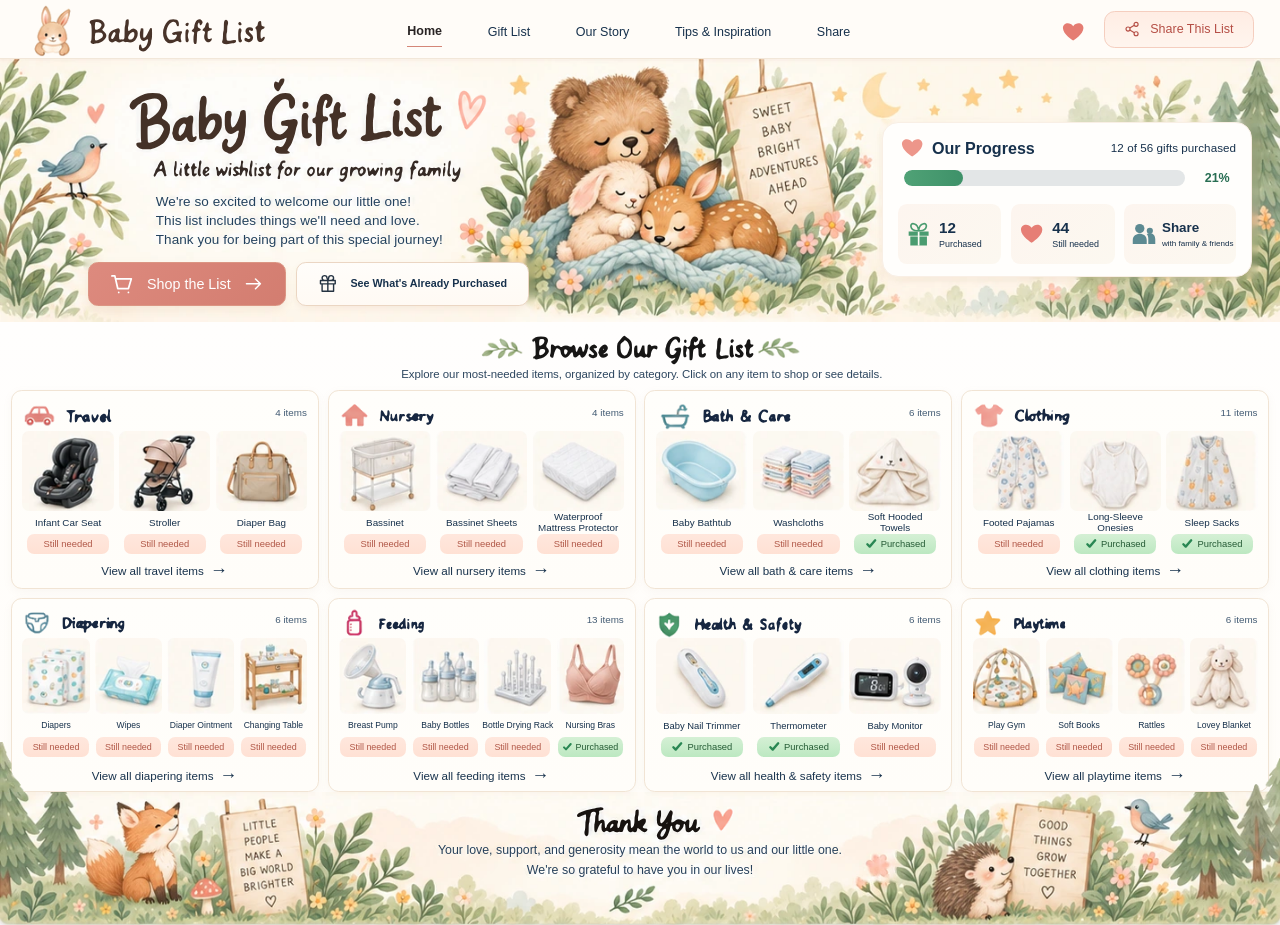
==== commit 1caf4db7: "Replace raster lettering with crisp approved-form SVG traces" ====
--- a/index.html
+++ b/index.html
@@ -14,7 +14,7 @@
 <body>
   <a href="#gift-list" class="skip-link">Skip to gifts</a>
   <header class="topbar" id="home">
-    <a class="brand" href="#home"><img src="assets/approved/brand.webp" width="276" height="59" alt="Baby Gift List" fetchpriority="high"></a>
+    <a class="brand" href="#home"><img src="assets/type/brand.svg" width="276" height="59" alt="Baby Gift List" fetchpriority="high"></a>
     <nav class="main-nav" aria-label="Main navigation">
       <a class="active" href="#home">Home</a>
       <button type="button" data-browse="all">Gift List</button>
@@ -28,8 +28,8 @@
   <main>
     <section class="hero" id="our-story" aria-labelledby="hero-title">
       <div class="hero-copy">
-        <h1 id="hero-title"><img src="assets/approved/headline.webp" width="413" height="89" alt="Baby Gift List ♡" fetchpriority="high"></h1>
-        <p class="tagline"><img src="assets/approved/tagline.webp" width="358" height="30" alt="A little wishlist for our growing family"></p>
+        <h1 id="hero-title"><img src="assets/type/headline.svg" width="413" height="89" alt="Baby Gift List ♡" fetchpriority="high"></h1>
+        <p class="tagline"><img src="assets/type/tagline.svg" width="358" height="30" alt="A little wishlist for our growing family"></p>
         <p class="welcome">We're so excited to welcome our little one!<br>This list includes things we'll need and love.<br>Thank you for being part of this special journey!</p>
         <div class="hero-actions">
           <a class="primary-button" href="#gift-list"><svg viewBox="0 0 24 24" aria-hidden="true"><path d="M2 3h3l3 13h11l3-10H6M9 20h.01M19 20h.01"/></svg><span>Shop the List</span><svg class="arrow" viewBox="0 0 24 24" aria-hidden="true"><path d="M3 12h17M14 6l6 6-6 6"/></svg></a>
@@ -48,13 +48,13 @@
       </aside>
     </section>
     <section class="gift-section" id="gift-list" aria-labelledby="gift-heading">
-      <div class="section-heading"><h2 id="gift-heading"><img src="assets/approved/browse-heading.webp" width="359" height="37" alt="Browse Our Gift List"></h2><p>Explore our most-needed items, organized by category. Click on any item to shop or see details.</p></div>
+      <div class="section-heading"><h2 id="gift-heading"><img src="assets/type/browse-heading.svg" width="359" height="37" alt="Browse Our Gift List"></h2><p>Explore our most-needed items, organized by category. Click on any item to shop or see details.</p></div>
       <div class="category-grid" id="categories" aria-live="polite"></div>
       <noscript><p class="load-message">Please enable JavaScript to browse the gift list.</p></noscript>
       <p class="load-message" id="load-error" hidden>We couldn't load the gift list. <button type="button" onclick="location.reload()">Try again</button></p>
     </section>
     <footer class="thank-you" id="thanks" aria-labelledby="thanks-heading">
-      <h2 id="thanks-heading"><img src="assets/approved/thank-you.webp" width="189" height="44" alt="Thank You ♥"></h2>
+      <h2 id="thanks-heading"><img src="assets/type/thank-you.svg" width="189" height="44" alt="Thank You ♥"></h2>
       <p>Your love, support, and generosity mean the world to us and our little one.<br>We're so grateful to have you in our lives!</p>
       <img class="mobile-footer left" src="assets/approved/footer-left.webp" width="470" height="149" alt="">
       <img class="mobile-footer right" src="assets/approved/footer-right.webp" width="470" height="149" alt="">
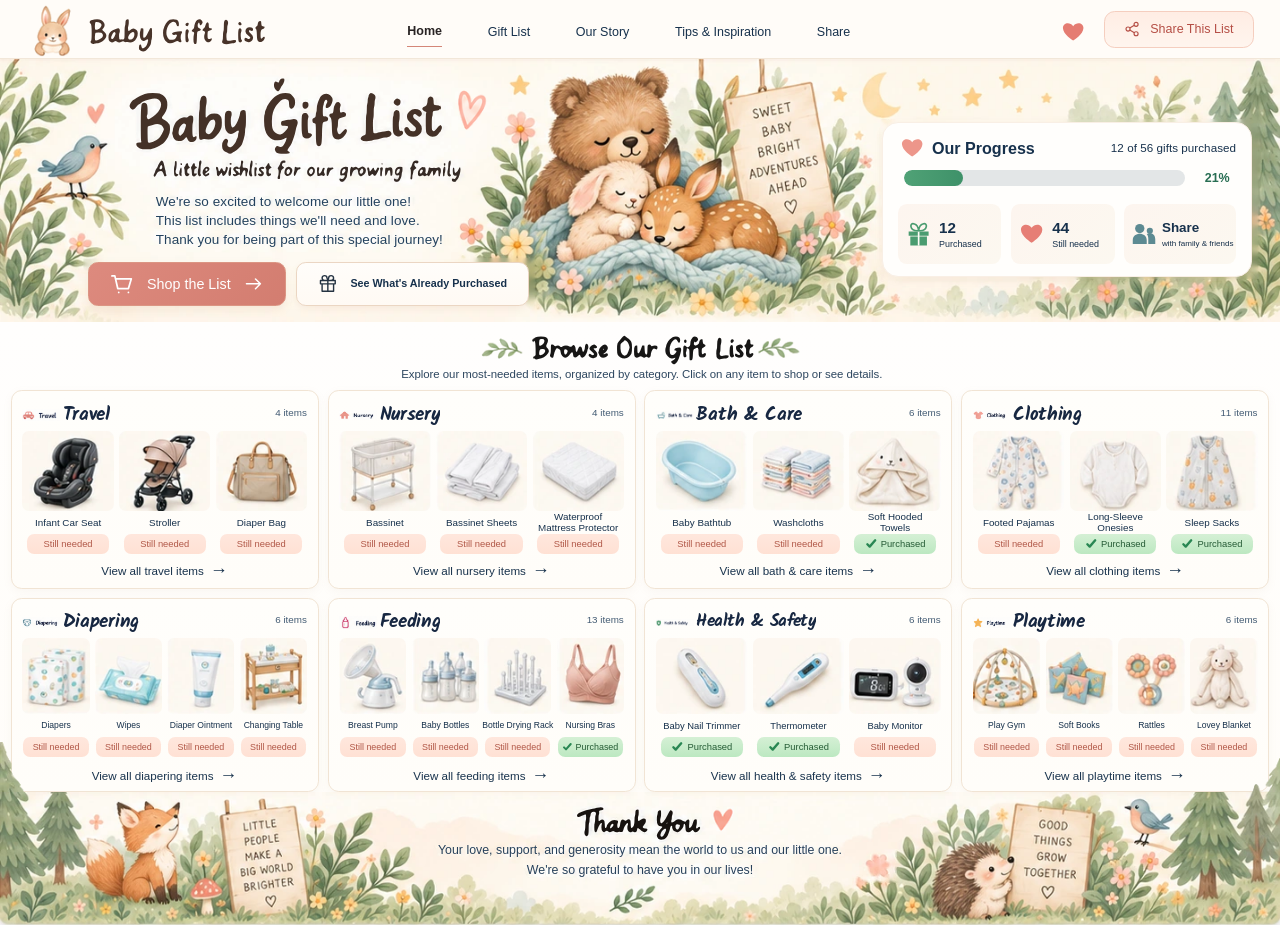
==== commit b3ebfbf7: "Load handwritten category font without rasterizing glyphs" ====
--- a/index.html
+++ b/index.html
@@ -8,6 +8,9 @@
   <title>Baby Gift List ♡</title>
   <link rel="icon" href="assets/approved/heading-playtime.webp" type="image/webp">
   <link rel="preload" href="assets/approved/hero-scene.webp" as="image" fetchpriority="high">
+  <link rel="preconnect" href="https://fonts.googleapis.com">
+  <link rel="preconnect" href="https://fonts.gstatic.com" crossorigin>
+  <link href="https://fonts.googleapis.com/css2?family=Kalam:wght@700&display=swap" rel="stylesheet">
   <link rel="stylesheet" href="styles.css">
   <script defer src="app.js"></script>
 </head>
--- a/styles.css
+++ b/styles.css
@@ -19,3 +19,11 @@
 }
 @media(max-width:359px){.brand{width:180px;top:11px}.share-button{width:107px;font-size:10px;right:10px}.main-nav{font-size:10px;gap:7px}.welcome{font-size:11.8px}.progress-heading>span{font-size:10px}.progress-heading h2{font-size:15px}.stat{gap:5px;padding-inline:5px}.stat svg{width:20px}.stat strong{font-size:16px}.share-stat small{font-size:7.5px}.section-heading p{font-size:11px}.category{padding-inline:10px}.products{gap:4px}.status{font-size:9.5px}.product-name,.category:nth-child(n+5) .product-name{font-size:10px}}
 @media(prefers-reduced-motion:reduce){html{scroll-behavior:auto}}
+
+/* Native high-resolution category lettering; original watercolor icons stay intact. */
+.category-heading h3{display:flex;align-items:center;gap:3rem;max-width:84%;white-space:nowrap;overflow:hidden}
+.category-icon{display:block;position:relative;flex:none;width:42rem;height:34rem;overflow:hidden}
+.category-icon img{display:block;height:34rem;width:auto;max-width:none;object-fit:unset}
+.category-title-text{font-family:'Kalam','Comic Sans MS',cursive;font-weight:700;font-size:21rem;line-height:34rem;color:#172741;letter-spacing:-.35rem;white-space:nowrap}
+.category:nth-child(7) .category-title-text{font-size:19.3rem;letter-spacing:-.6rem}
+@media(max-width:1099px){.category-heading h3{max-width:85%}.category-title-text{font-size:21px;line-height:34px}.category:nth-child(7) .category-title-text{font-size:19px}.category-icon{width:42px;height:34px}.category-icon img{height:34px}}
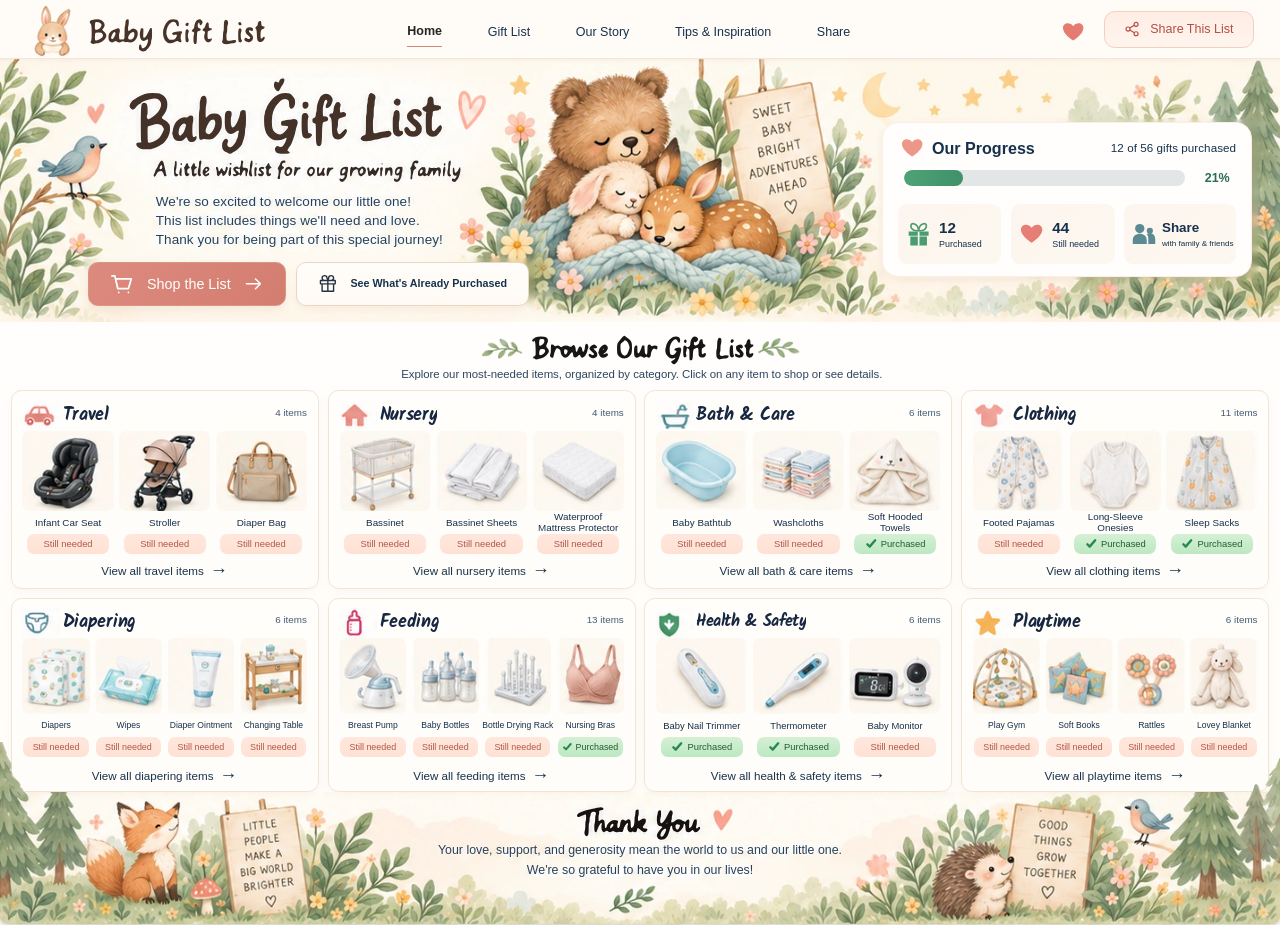
==== commit 33dd54c1: "Load responsive mobile styles on index.html" ====
--- a/index.html
+++ b/index.html
@@ -12,6 +12,7 @@
   <link rel="preconnect" href="https://fonts.gstatic.com" crossorigin>
   <link href="https://fonts.googleapis.com/css2?family=Kalam:wght@700&display=swap" rel="stylesheet">
   <link rel="stylesheet" href="styles.css">
+  <link rel="stylesheet" href="mobile.css">
   <script defer src="app.js"></script>
 </head>
 <body>
--- a/styles.css
+++ b/styles.css
@@ -23,7 +23,11 @@
 /* Native high-resolution category lettering; original watercolor icons stay intact. */
 .category-heading h3{display:flex;align-items:center;gap:3rem;max-width:84%;white-space:nowrap;overflow:hidden}
 .category-icon{display:block;position:relative;flex:none;width:42rem;height:34rem;overflow:hidden}
-.category-icon img{display:block;height:34rem;width:auto;max-width:none;object-fit:unset}
-.category-title-text{font-family:'Kalam','Comic Sans MS',cursive;font-weight:700;font-size:21rem;line-height:34rem;color:#172741;letter-spacing:-.35rem;white-space:nowrap}
-.category:nth-child(7) .category-title-text{font-size:19.3rem;letter-spacing:-.6rem}
-@media(max-width:1099px){.category-heading h3{max-width:85%}.category-title-text{font-size:21px;line-height:34px}.category:nth-child(7) .category-title-text{font-size:19px}.category-icon{width:42px;height:34px}.category-icon img{height:34px}}
+.category-heading .category-icon img{display:block;height:34rem;width:auto;min-width:0;max-width:none;object-fit:unset}
+.category-title-text{font-family:'Kalam','Comic Sans MS',cursive;font-weight:700;font-size:19.8rem;line-height:34rem;color:#172741;letter-spacing:-.35rem;white-space:nowrap}
+.category:nth-child(7) .category-title-text{font-size:18.4rem;letter-spacing:-.6rem}
+@media(max-width:1099px){.category-heading h3{max-width:85%}.category-title-text{font-size:19.8px;line-height:34px}.category:nth-child(7) .category-title-text{font-size:18.4px}.category-icon{width:42px;height:34px}.category-icon img{height:34px}}
+
+/* Additional gift states share the approved card dimensions and typography. */
+.status.reserved{color:#795f2a;background:linear-gradient(#fff0cf,#f9e4b8)}
+.status.partial{color:#3e6480;background:linear-gradient(#e6f1f9,#d7e9f3)}
--- a/mobile.css
+++ b/mobile.css
@@ -0,0 +1,116 @@
+/* Mobile-only refinements. The 1430px approved desktop artwork remains unchanged. */
+@media (min-width:600px) and (max-width:850px) {
+  .category-grid { grid-template-columns:1fr; grid-auto-rows:auto; max-width:690px; margin:0 auto; gap:15px; }
+  .category { min-height:244px; padding:13px 18px; }
+  .products { gap:10px; }
+  .product { min-height:156px; }
+  .product-art,.category:nth-child(n+5) .product-art { height:116px; }
+  .product-name,.category:nth-child(n+5) .product-name,.four-up .product-name { font-size:13px!important; line-height:16px; white-space:normal; min-height:32px;height:auto; }
+  .status,.four-up .status {font-size:11px;min-height:25px;max-width:115px;}
+  .category-more {font-size:14px;min-height:42px;}
+}
+@media (max-width:599px) {
+  html,body {width:100%;max-width:100%;overflow-x:clip;}
+  body {font-size:15px;line-height:1.5;}
+  .topbar {
+    display:grid;grid-template-columns:minmax(0,1fr) auto;grid-template-rows:57px 48px;
+    align-items:center;gap:0 8px;height:auto;min-height:105px;padding:0 15px;
+    background:#fffcf8;
+  }
+  .brand {position:static;grid-column:1;grid-row:1;width:min(214px,100%);height:auto;min-width:0;}
+  .brand img{width:100%;height:auto;}
+  .share-button {position:static;grid-column:2;grid-row:1;width:auto;min-width:116px;height:42px;padding:0 11px;gap:7px;border-radius:11px;font-size:12px;}
+  .share-button svg{height:17px;width:17px;}
+  .main-nav {
+    grid-column:1/-1;grid-row:2;position:static;left:auto;right:auto;top:auto;
+    display:flex;justify-content:flex-start;align-items:stretch;gap:17px;
+    height:48px;min-width:0;max-width:100%;overflow-x:auto;overflow-y:hidden;
+    border-top:1px solid #f3e6d9;white-space:nowrap;
+    -webkit-overflow-scrolling:touch;scrollbar-width:none;
+  }
+  .main-nav::-webkit-scrollbar{display:none;}
+  .main-nav a,.main-nav button{flex:0 0 auto;min-height:44px;padding:11px 2px 8px;font-size:13px;line-height:23px;white-space:nowrap;}
+  .main-nav .active{border-bottom-width:2px;}
+  .hero {
+    display:flex;flex-direction:column;gap:15px;align-items:center;
+    padding:22px 16px 27px;min-height:0;
+    background-color:#fff9ef;background-position:left top,right top,right bottom;
+    background-size:85px auto,210px auto,340px auto;
+  }
+  .hero-copy{padding:0;width:100%;max-width:480px;}
+  .hero h1{width:min(100%,430px);height:auto;}
+  .tagline{width:min(100%,360px);height:auto;margin:0 auto 13px;}
+  .welcome{position:static;font-size:15px;line-height:1.45;letter-spacing:0;text-align:center;max-width:410px;margin:auto;color:#28425b;}
+  .hero-actions{display:flex;flex-direction:column;gap:10px;width:100%;max-width:365px;margin-top:19px;}
+  .primary-button,.secondary-button{width:100%;max-width:none;min-height:49px;height:auto;padding:9px 12px;border-radius:12px;}
+  .primary-button{font-size:16px;gap:12px;}
+  .secondary-button{font-size:13px;gap:10px;}
+  .mobile-family{width:min(100%,445px);height:auto;margin:-4px 0 -5px;}
+  .progress-card{height:auto;min-height:176px;padding:16px 14px 15px;border-radius:16px;width:min(100%,480px);margin:0;}
+  .progress-heading{gap:8px;align-items:flex-start;white-space:normal;}
+  .progress-heading h2{font-size:17px;line-height:25px;gap:5px;white-space:nowrap;padding:0;}
+  .progress-heading>span{font-size:12px;line-height:18px;text-align:right;white-space:normal;}
+  .progress-heart{width:24px;height:24px;}
+  .progress-line{margin:14px 2px 0;gap:12px;}
+  .progress-line>span{font-size:14px;}
+  .stats{grid-template-columns:repeat(3,minmax(0,1fr));gap:7px;height:auto;margin-top:19px;}
+  .stat{min-height:68px;padding:10px 6px;gap:5px;border-radius:10px;}
+  .stat svg{width:24px;height:25px;}
+  .stat strong{font-size:17px;line-height:20px;}
+  .stat small{font-size:10px;line-height:12px;white-space:normal;}
+  .share-stat{padding:10px 5px;gap:5px;}
+  .share-stat strong{font-size:15px;}
+  .share-stat small{font-size:9px;line-height:11px;}
+  .section-heading{height:auto;min-height:0;padding:19px 17px 15px;}
+  .section-heading h2{position:static;left:auto;top:auto;transform:none;width:min(100%,359px);height:auto;margin:0 auto;}
+  .section-heading h2 img{width:100%;height:auto;}
+  .section-heading p{position:static;top:auto;left:auto;right:auto;font-size:14px;line-height:1.4;padding:0;margin:7px auto 0;max-width:385px;letter-spacing:0;}
+  .category-grid{grid-template-columns:1fr;grid-template-rows:none;grid-auto-rows:auto;gap:16px;padding:0 14px;min-height:0;}
+  .category,.category:nth-child(n+5){padding:14px 13px 8px;min-height:0;border-radius:16px;box-shadow:0 4px 14px #806a4f12;}
+  .category-heading{height:42px;min-height:42px;}
+  .category-heading h3{height:38px;max-width:76%;}
+  .category-heading h3 img{height:37px;max-height:37px;}
+  .category-count{font-size:12px;top:10px;}
+  .products{grid-template-columns:repeat(2,minmax(0,1fr))!important;gap:10px;}
+  .product{min-height:190px;display:flex;flex-direction:column;gap:6px;padding:9px 7px 10px;border:1px solid #f2e8dd;background:#fffcf8;border-radius:12px;}
+  .product-art,.category:nth-child(n+5) .product-art{width:100%;height:clamp(100px,33vw,152px);object-fit:contain;background:#faf6ef;border-radius:8px;}
+  .product-name,.category:nth-child(n+5) .product-name,.four-up .product-name{
+    width:100%;height:auto;min-height:35px;padding:0 2px;
+    font-size:13px!important;line-height:1.25;white-space:normal!important;
+    font-weight:500;overflow-wrap:anywhere;
+  }
+  .status,.four-up .status{width:auto;min-width:102px;max-width:100%;height:auto;min-height:26px;padding:5px 8px;border-radius:8px;font-size:11px;line-height:1.15;white-space:nowrap;}
+  .status svg,.four-up .status svg{height:13px;width:13px;}
+  .category-more{margin-top:9px;border-top:1px solid #f3e9de;height:48px;min-height:48px;font-size:14px;font-weight:600;gap:10px;}
+  .category-more .arrow{font-size:21px;}
+  .thank-you{height:239px;margin-top:17px;background:linear-gradient(#fffcf7,#f9f1e3);}
+  .thank-you h2{top:13px;}
+  .thank-you p{top:65px;padding:0 20px;font-size:13.5px;line-height:1.5;}
+  .mobile-footer{width:51%;height:94px;object-fit:contain;object-position:bottom;}
+  dialog{width:calc(100vw - 18px);max-height:calc(100dvh - 24px);padding:17px;border-radius:18px;}
+  .dialog-top h2{font-size:24px;}
+  .dialog-toolbar{gap:11px;}
+  .dialog-toolbar input,.dialog-toolbar select,.copy-url{min-height:46px;font-size:16px;}
+  .dialog-results{grid-template-columns:repeat(2,minmax(0,1fr));gap:10px;}
+  .dialog-gift{padding:10px;gap:7px;font-size:13px;min-height:175px;}
+  .dialog-gift img{height:102px;}
+  .dialog-gift .status{font-size:11px;width:auto;}
+  .shop-link,.dialog-action{min-height:44px;}
+  .close-dialog{min-width:42px;min-height:42px;}
+}
+@media(max-width:359px){
+  .topbar{padding:0 12px;}
+  .brand{width:min(181px,100%);}
+  .share-button{min-width:109px;font-size:11px;padding:0 8px;}
+  .main-nav{gap:14px;}
+  .main-nav a,.main-nav button{font-size:12px;}
+  .hero{padding-inline:12px;}
+  .welcome{font-size:14px;}
+  .progress-heading>span{font-size:11px;}
+  .category-grid{padding:0 10px;}
+  .category{padding:12px 10px 6px;}
+  .products{gap:7px;}
+  .product{padding:7px 5px 9px;}
+  .product-name,.category:nth-child(n+5) .product-name,.four-up .product-name{font-size:12px!important;}
+  .status,.four-up .status{min-width:0;font-size:10px;padding:5px 5px;}
+}
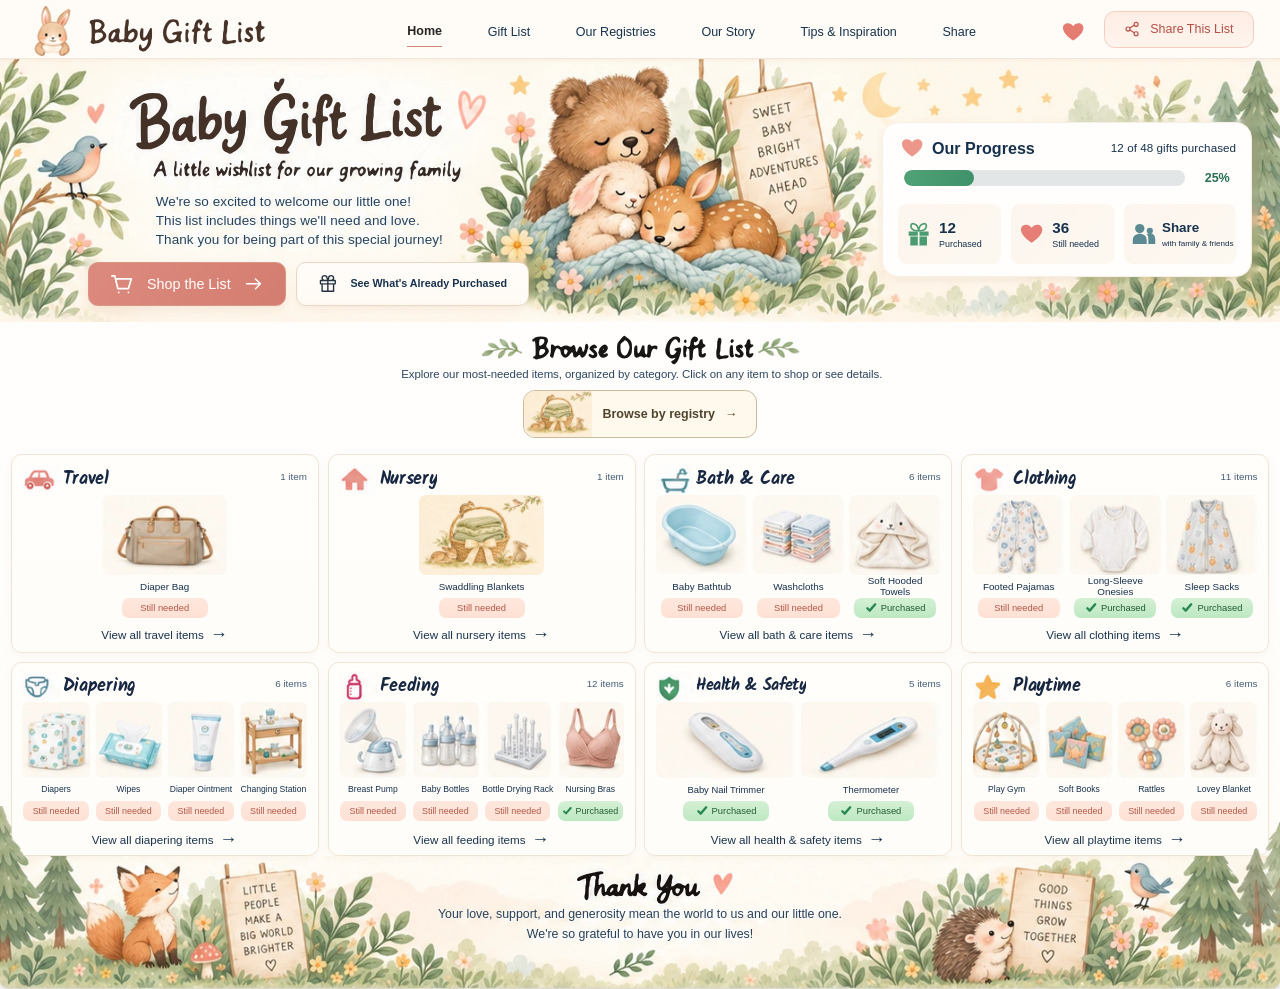
==== commit b1e76f67: "Organize baby gifts by registry and support both shopping links" ====
--- a/index.html
+++ b/index.html
@@ -22,6 +22,7 @@
     <nav class="main-nav" aria-label="Main navigation">
       <a class="active" href="#home">Home</a>
       <button type="button" data-browse="all">Gift List</button>
+      <button type="button" data-registries>Our Registries</button>
       <a href="#our-story">Our Story</a>
       <button type="button" id="tips-button">Tips &amp; Inspiration</button>
       <button type="button" data-share>Share</button>
@@ -53,6 +54,7 @@
     </section>
     <section class="gift-section" id="gift-list" aria-labelledby="gift-heading">
       <div class="section-heading"><h2 id="gift-heading"><img src="assets/type/browse-heading.svg" width="359" height="37" alt="Browse Our Gift List"></h2><p>Explore our most-needed items, organized by category. Click on any item to shop or see details.</p></div>
+      <button type="button" class="registry-entry" data-registries><img src="assets/registry-basket.webp" alt="">Browse by registry <span aria-hidden="true">&rarr;</span></button>
       <div class="category-grid" id="categories" aria-live="polite"></div>
       <noscript><p class="load-message">Please enable JavaScript to browse the gift list.</p></noscript>
       <p class="load-message" id="load-error" hidden>We couldn't load the gift list. <button type="button" onclick="location.reload()">Try again</button></p>
--- a/styles.css
+++ b/styles.css
@@ -31,3 +31,5 @@
 /* Additional gift states share the approved card dimensions and typography. */
 .status.reserved{color:#795f2a;background:linear-gradient(#fff0cf,#f9e4b8)}
 .status.partial{color:#3e6480;background:linear-gradient(#e6f1f9,#d7e9f3)}
+
+.products:has(.product:only-child){grid-template-columns:minmax(0,125px);justify-content:center}.registry-entry{display:flex;align-items:center;gap:10px;margin:0 auto 16px;padding:0 18px 0 0;border:1px solid #c8bb9e;border-radius:12px;overflow:hidden;background:#fff9ed;color:#51442e;font:inherit;font-weight:600;cursor:pointer}.registry-entry img{width:68px;height:46px;object-fit:cover}.store-list{display:grid;gap:10px}.store-list button{text-align:left;padding:12px 16px;background:#fbf6eb;color:inherit;border:1px solid #d7c7ab;border-radius:10px;font:inherit;cursor:pointer}.store-list small{display:block;margin-top:4px}.shop-link{margin:4px}
--- a/mobile.css
+++ b/mobile.css
@@ -113,4 +113,14 @@
   .product{padding:7px 5px 9px;}
   .product-name,.category:nth-child(n+5) .product-name,.four-up .product-name{font-size:12px!important;}
   .status,.four-up .status{min-width:0;font-size:10px;padding:5px 5px;}
-}+}
+/* Protect mobile headline and welcome text from foliage while retaining woodland framing. */
+@media(max-width:599px){
+  .hero{background-image:url('assets/approved/right-canopy.webp'),url('assets/approved/right-meadow.webp');background-size:210px auto,340px auto;background-position:right top,right bottom;}
+  .hero::before{content:'';position:absolute;left:0;top:43px;width:94px;height:210px;background:url('assets/approved/left-foliage.webp') left top/contain no-repeat;opacity:.22;pointer-events:none;z-index:0;}
+  .hero-copy,.mobile-family,.progress-card{z-index:1;}
+}
+@media(max-width:359px){.hero::before{display:none}}
+
+/* The header already has Share; avoid a clipped duplicate on the narrowest phones. */
+@media(max-width:359px){.main-nav button[data-share]{display:none}}
